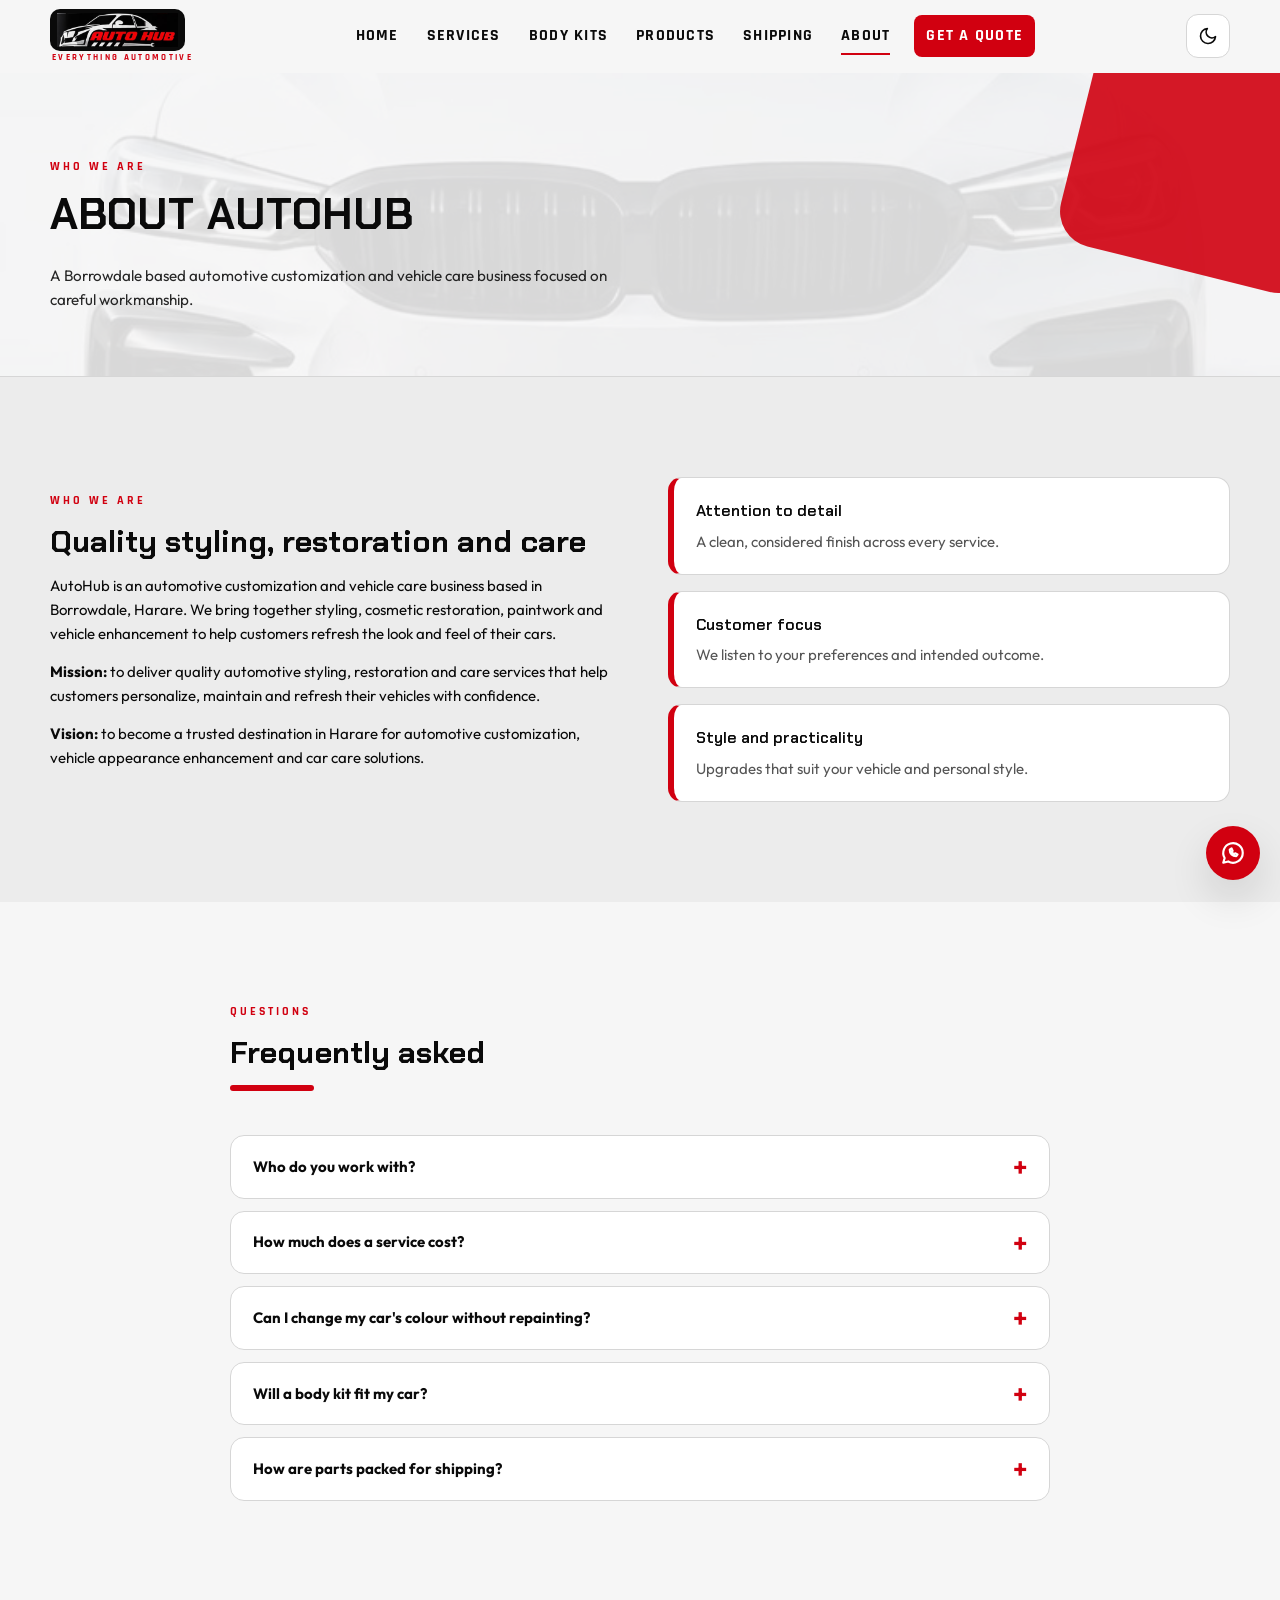
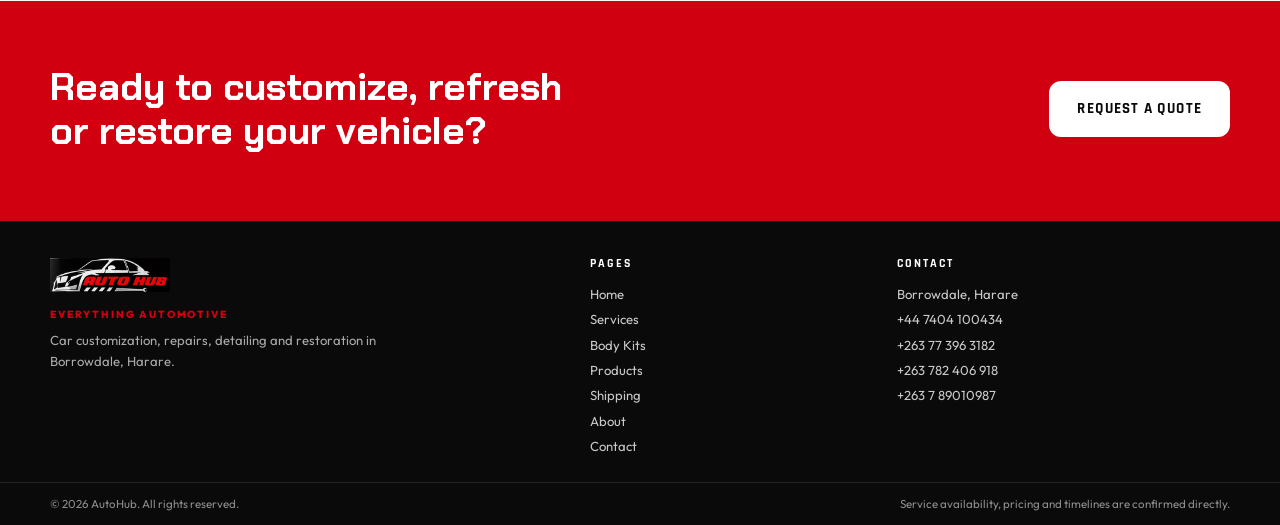
==== about.html @ f55227d7 "Initial Upload" ====
<!DOCTYPE html>
<html lang="en" data-theme="dark">
<head>
  <meta charset="UTF-8">
  <meta name="viewport" content="width=device-width, initial-scale=1">
  <title>About | AutoHub Harare</title>
  <meta name="description" content="About AutoHub: our mission, vision, values, process and frequently asked questions.">
  <meta name="theme-color" content="#0a0a0a">
  <link rel="icon" href="images/logo.png">
  <link rel="stylesheet" href="styles.css">
  <script>
    /* Set theme before paint to avoid a flash */
    (function () {
      try {
        var saved = localStorage.getItem("autohubTheme");
        var prefersLight = window.matchMedia("(prefers-color-scheme: light)").matches;
        document.documentElement.setAttribute("data-theme", saved || (prefersLight ? "light" : "dark"));
      } catch (e) {}
    })();
  </script>
</head>
<body>
  <div class="wipe" id="wipe" aria-hidden="true"><span class="wipemark"><b>A</b><img class="wipelogo" src="images/logo.png" alt="" onload="this.parentNode.classList.add('hasimg')" onerror="this.remove()"></span></div>
<a class="skip" href="#main">Skip to content</a>
  <div class="progress" id="progress" aria-hidden="true"></div>

  <header class="header" id="header">
    <div class="wrap headerrow">
      <a class="brand" href="index.html" aria-label="AutoHub home">
        <span class="brandmark" aria-hidden="true"><b>A</b><img class="brandlogo" src="images/logo.png" alt="" width="46" height="46" onload="this.parentNode.classList.add('hasimg')" onerror="this.remove()"></span>
        <span class="brandtext"><strong>AUTOHUB</strong><small>Everything Automotive</small></span>
      </a>

      <nav class="nav" id="nav" aria-label="Main navigation">
        <a href="index.html" class="navlink">Home</a>
        <a href="services.html" class="navlink">Services</a>
        <a href="bodykits.html" class="navlink">Body Kits</a>
        <a href="products.html" class="navlink">Products</a>
        <a href="shipping.html" class="navlink">Shipping</a>
        <a href="about.html" class="navlink">About</a>
        <a href="contact.html" class="navlink navcta">Get a Quote</a>
      </nav>

      <div class="headeractions">
        <button class="iconbtn" id="themeToggle" type="button" aria-label="Switch to light mode" aria-pressed="false">
          <svg class="iconsun" viewBox="0 0 24 24" width="20" height="20" fill="none" stroke="currentColor" stroke-width="2" stroke-linecap="round" aria-hidden="true"><circle cx="12" cy="12" r="4"/><path d="M12 2v2M12 20v2M4.9 4.9l1.4 1.4M17.7 17.7l1.4 1.4M2 12h2M20 12h2M4.9 19.1l1.4-1.4M17.7 6.3l1.4-1.4"/></svg>
          <svg class="iconmoon" viewBox="0 0 24 24" width="20" height="20" fill="none" stroke="currentColor" stroke-width="2" stroke-linecap="round" stroke-linejoin="round" aria-hidden="true"><path d="M21 12.8A9 9 0 1 1 11.2 3a7 7 0 0 0 9.8 9.8z"/></svg>
        </button>
        <button class="iconbtn burger" id="burger" type="button" aria-label="Open menu" aria-expanded="false" aria-controls="nav">
          <span></span><span></span><span></span>
        </button>
      </div>
    </div>
  </header>

  <main id="main">
    <section class="pagehero ph-car">
      <div class="wrap">
        <p class="eyebrow reveal">Who we are</p>
        <h1 class="reveal">About AutoHub</h1>
        <p class="lead reveal">A Borrowdale based automotive customization and vehicle care business focused on careful workmanship.</p>
      </div>
    </section>

    <section class="section alt" id="about">
      <div class="wrap split">
        <div class="reveal">
          <p class="eyebrow">Who we are</p>
          <h2>Quality styling, restoration and care</h2>
          <p>AutoHub is an automotive customization and vehicle care business based in Borrowdale, Harare. We bring together styling, cosmetic restoration, paintwork and vehicle enhancement to help customers refresh the look and feel of their cars.</p>
          <p><b>Mission:</b> to deliver quality automotive styling, restoration and care services that help customers personalize, maintain and refresh their vehicles with confidence.</p>
          <p><b>Vision:</b> to become a trusted destination in Harare for automotive customization, vehicle appearance enhancement and car care solutions.</p>
        </div>
        <div class="values reveal">
          <div><h3>Attention to detail</h3><p>A clean, considered finish across every service.</p></div>
          <div><h3>Customer focus</h3><p>We listen to your preferences and intended outcome.</p></div>
          <div><h3>Style and practicality</h3><p>Upgrades that suit your vehicle and personal style.</p></div>
        </div>
      </div>
    </section>

    <section class="section" id="faq">
      <div class="wrap narrow">
        <header class="sechead reveal">
          <p class="eyebrow">Questions</p>
          <h2>Frequently asked</h2>
        </header>
        <div class="faq reveal">
          <details><summary>Who do you work with?</summary><p>We welcome private vehicle owners and customers seeking appearance upgrades, cosmetic repairs, paintwork, interior refreshes and personalized styling.</p></details>
          <details><summary>How much does a service cost?</summary><p>Specific scope, materials, timelines and pricing are confirmed during consultation, so the work is matched to your vehicle and goals.</p></details>
          <details><summary>Can I change my car's colour without repainting?</summary><p>Car wrapping is available for customers who want to change or personalize their car's appearance. Ask us about the options.</p></details>
          <details><summary>Will a body kit fit my car?</summary><p>Kits are designed according to original vehicle data. Share your vehicle details and we will confirm the right option.</p></details>
          <details><summary>How are parts packed for shipping?</summary><p>Parts are protected with thickened cartons, pearl cotton and a shockproof design, and can ship by sea, air or express.</p></details>
        </div>
      </div>
    </section>

    <section class="cta">
      <div class="wrap ctarow">
        <h2 class="reveal">Ready to customize, refresh or restore your vehicle?</h2>
        <a class="btn btnlight reveal" href="contact.html">Request a Quote</a>
      </div>
    </section>
  </main>

  <footer class="footer">
    <div class="wrap footgrid">
      <div class="footbrand">
        <a class="footlogo" href="index.html" aria-label="AutoHub home"><span class="footmark"><b>A</b><img src="images/logo.png" alt="" width="34" height="34" onload="this.parentNode.classList.add('hasimg')" onerror="this.remove()"></span><strong>AUTOHUB</strong></a>
        <p class="footmotto">Everything Automotive</p>
        <p>Car customization, repairs, detailing and restoration in Borrowdale, Harare.</p>
      </div>
      <nav class="footcol" aria-label="Footer navigation">
        <h4>Pages</h4>
        <a href="index.html">Home</a>
        <a href="services.html">Services</a>
        <a href="bodykits.html">Body Kits</a>
        <a href="products.html">Products</a>
        <a href="shipping.html">Shipping</a>
        <a href="about.html">About</a>
        <a href="contact.html">Contact</a>
      </nav>
      <div class="footcol">
        <h4>Contact</h4>
        <span>Borrowdale, Harare</span>
        <a href="tel:+447404100434">+44 7404 100434</a>
        <a href="tel:+263773963182">+263 77 396 3182</a>
        <a href="tel:+263782406918">+263 782 406 918</a>
        <a href="tel:+263789010987">+263 7 89010987</a>
      </div>
    </div>
    <div class="footbar">
      <div class="wrap footbarrow">
        <p>&copy; <span id="year"></span> AutoHub. All rights reserved.</p>
        <p>Service availability, pricing and timelines are confirmed directly.</p>
      </div>
    </div>
  </footer>

  <a class="whatsapp" href="https://wa.me/263773963182" target="_blank" rel="noopener" aria-label="Chat with AutoHub on WhatsApp">
    <svg viewBox="0 0 24 24" width="26" height="26" fill="none" stroke="currentColor" stroke-width="2" stroke-linecap="round" stroke-linejoin="round" aria-hidden="true"><path d="M21 12a9 9 0 0 1-13.400 7.800L3 21l1.300-4.400A9 9 0 1 1 21 12z"/><path d="M9 9c0 3.500 2.500 6 6 6l1.200-1.700-2.200-1-.9.800c-1-.4-1.800-1.200-2.200-2.200l.8-.9-1-2.200z"/></svg>
  </a>
  <button class="totop" id="toTop" type="button" aria-label="Back to top">
    <svg viewBox="0 0 24 24" width="22" height="22" fill="none" stroke="currentColor" stroke-width="2.500" stroke-linecap="round" stroke-linejoin="round" aria-hidden="true"><path d="M12 19V5M5 12l7-7 7 7"/></svg>
  </button>

  <div class="cursor" id="cursor" aria-hidden="true"></div>
  <div class="toast" id="toast" role="status" aria-live="polite"></div>
  <script src="script.js"></script>
</body>
</html>
---- styles.css ----
@import url("https://fonts.googleapis.com/css2?family=Chakra+Petch:wght@600;700&family=Rajdhani:wght@600;700&family=Orbitron:wght@700;800&family=Outfit:wght@300..700&display=swap");
/* AutoHub styles. Black and red palette, flat colours only, dark and light themes. */

:root {
  --red: #e30613;
  --redhover: #ff1a28;
  --bg: #0a0a0a;
  --bg2: #121212;
  --card: #171717;
  --text: #f5f5f5;
  --muted: #a8a8a8;
  --line: #2b2b2b;
  --onred: #ffffff;
  --shadow: 0 18px 40px rgba(0, 0, 0, 0.55);
  --radius: 14px;
  --ease: cubic-bezier(0.22, 1, 0.36, 1);
}

[data-theme="light"] {
  --red: #d10010;
  --redhover: #b8000e;
  --bg: #f6f6f6;
  --bg2: #ececec;
  --card: #ffffff;
  --text: #0a0a0a;
  --muted: #555555;
  --line: #d6d6d6;
  --shadow: 0 18px 40px rgba(0, 0, 0, 0.12);
}

*, *::before, *::after { box-sizing: border-box; }
html { scroll-behavior: smooth; scroll-padding-top: 84px; }
body {
  margin: 0;
  font-family: "Outfit", "Segoe UI", system-ui, -apple-system, Roboto, Helvetica, Arial, sans-serif;
  font-size: 15px;
  background: var(--bg);
  color: var(--text);
  line-height: 1.6;
  transition: background 0.4s var(--ease), color 0.4s var(--ease);
  overflow-x: hidden;
}
img, svg { max-width: 100%; display: block; }
a { color: inherit; text-decoration: none; }
h1, h2, h3, p { margin: 0; }
ul, ol { margin: 0; padding: 0; list-style: none; }
button, input, select, textarea { font: inherit; color: inherit; }
button { cursor: pointer; }
:focus-visible { outline: 3px solid var(--red); outline-offset: 3px; }

.wrap { width: min(1180px, 100% - 40px); margin-inline: auto; }
.narrow { width: min(820px, 100% - 40px); }
.muted { color: var(--muted); }
.small { font-size: 0.85rem; color: var(--muted); }
.red { color: var(--red); }

.skip {
  position: absolute; left: 12px; top: -60px; z-index: 200;
  background: var(--red); color: var(--onred); padding: 10px 16px; border-radius: 8px;
  transition: top 0.2s;
}
.skip:focus { top: 12px; }

.progress {
  position: fixed; top: 0; left: 0; height: 4px; width: 100%;
  background: var(--red); transform: scaleX(0); transform-origin: left; z-index: 150;
}

/* Header */
.header {
  position: sticky; top: 0; z-index: 100;
  background: var(--bg);
  border-bottom: 1px solid transparent;
  transition: border-color 0.3s, box-shadow 0.3s, background 0.4s;
}
.header.scrolled { border-color: var(--line); box-shadow: var(--shadow); }
.headerrow { display: flex; align-items: center; justify-content: space-between; height: var(--hh, 72px); gap: 16px; }

.brand { display: flex; align-items: center; gap: 12px; }
.brandmark {
  width: 42px; height: 42px; display: grid; place-items: center;
  background: var(--red); color: var(--onred); font-weight: 900; font-size: 1.4rem;
  border-radius: 10px; transform: skewX(-8deg);
  transition: transform 0.4s var(--ease);
}
.brand:hover .brandmark { transform: skewX(-8deg) rotate(-6deg) scale(1.08); }
.brandtext { display: flex; flex-direction: column; line-height: 1.1; }
.brandtext strong { letter-spacing: 0.14em; font-size: 1.05rem; }
.brandtext small { color: var(--muted); font-size: 0.68rem; letter-spacing: 0.12em; text-transform: uppercase; }

.nav { display: flex; align-items: center; gap: 4px; }
.navlink {
  position: relative; padding: 8px 12px; font-size: 0.93rem; font-weight: 600; border-radius: 8px;
}
.navlink::after {
  content: ""; position: absolute; left: 12px; right: 12px; bottom: 2px; height: 2px;
  background: var(--red); transform: scaleX(0); transform-origin: left; transition: transform 0.3s var(--ease);
}
.navlink:hover::after, .navlink.active::after { transform: scaleX(1); }
.navcta { background: var(--red); color: var(--onred); margin-left: 8px; }
.navcta::after { display: none; }
.navcta:hover { background: var(--redhover); }

.headeractions { display: flex; gap: 8px; align-items: center; }
.iconbtn {
  width: 44px; height: 44px; display: grid; place-items: center;
  background: var(--card); border: 1px solid var(--line); border-radius: 12px;
  transition: transform 0.3s var(--ease), border-color 0.3s, background 0.3s;
}
.iconbtn:hover { border-color: var(--red); transform: translateY(-2px); }
.iconsun, .iconmoon { grid-area: 1 / 1; transition: transform 0.5s var(--ease), opacity 0.3s; }
[data-theme="dark"] .iconmoon { transform: rotate(90deg) scale(0); opacity: 0; }
[data-theme="light"] .iconsun { transform: rotate(-90deg) scale(0); opacity: 0; }

.burger { display: none; flex-direction: column; gap: 5px; align-items: center; justify-content: center; }
.burger span { width: 20px; height: 2px; background: var(--text); transition: transform 0.3s var(--ease), opacity 0.2s; }
.burger[aria-expanded="true"] span:nth-child(1) { transform: translateY(7px) rotate(45deg); }
.burger[aria-expanded="true"] span:nth-child(2) { opacity: 0; }
.burger[aria-expanded="true"] span:nth-child(3) { transform: translateY(-7px) rotate(-45deg); }

/* Buttons */
.btn {
  display: inline-flex; align-items: center; justify-content: center; gap: 8px;
  padding: 14px 26px; border-radius: 12px; font-weight: 700; border: 2px solid transparent;
  transition: transform 0.3s var(--ease), background 0.3s, color 0.3s, border-color 0.3s;
}
.btn:hover { transform: translateY(-3px); }
.btnred { background: var(--red); color: var(--onred); }
.btnred:hover { background: var(--redhover); }
.btnghost { border-color: var(--text); background: transparent; }
.btnghost:hover { background: var(--text); color: var(--bg); }
.btnrow { display: flex; flex-wrap: wrap; gap: 14px; margin-top: 30px; }
.full { width: 100%; margin-top: 8px; }

/* Hero */
.hero { position: relative; padding-top: 56px; overflow: hidden; }
.herogrid { display: grid; grid-template-columns: 1.1fr 0.9fr; gap: 40px; align-items: center; min-height: 560px; }
.eyebrow {
  color: var(--red); font-weight: 800; letter-spacing: 0.2em; text-transform: uppercase;
  font-size: 0.8rem; margin-bottom: 14px;
}
h1 { font-size: clamp(2.6rem, 7vw, 5.6rem); line-height: 1; font-weight: 900; letter-spacing: -0.02em; text-transform: uppercase; }
.line { display: block; overflow: hidden; padding-bottom: 0.06em; }
.line span { display: inline-block; transform: translateY(110%); animation: rise 0.9s var(--ease) forwards; }
.line:nth-child(2) span { animation-delay: 0.12s; }
.line:nth-child(3) span { animation-delay: 0.24s; }
@keyframes rise { to { transform: translateY(0); } }
.lead { margin-top: 26px; max-width: 54ch; color: var(--muted); font-size: 1.1rem; }

.herovisual { position: relative; aspect-ratio: 1; max-width: 330px; width: 100%; margin-inline: auto; display: grid; place-items: center; }
.redblock {
  position: absolute; inset: 10% 6% 6% 14%; background: var(--red); border-radius: 32px;
  transform: rotate(-6deg); animation: floaty 7s ease-in-out infinite;
}
.wheel { position: relative; width: 82%; color: var(--text); animation: spin 18s linear infinite; }
.wheel .hub { fill: var(--bg); }
.wheel .hubdot { fill: var(--red); }
.herovisual:hover .wheel { animation-duration: 3s; }
@keyframes spin { to { transform: rotate(360deg); } }
@keyframes floaty { 0%, 100% { transform: rotate(-6deg) translateY(0); } 50% { transform: rotate(-4deg) translateY(-14px); } }
.tag {
  position: absolute; background: var(--card); border: 1px solid var(--line); padding: 8px 16px;
  border-radius: 999px; font-weight: 700; font-size: 0.85rem; box-shadow: var(--shadow);
  animation: floaty2 5s ease-in-out infinite;
}
.tag1 { top: 8%; left: 2%; }
.tag2 { top: 46%; right: -2%; animation-delay: 0.8s; }
.tag3 { bottom: 6%; left: 10%; animation-delay: 1.6s; }
@keyframes floaty2 { 0%, 100% { translate: 0 0; } 50% { translate: 0 -10px; } }

.marquee { margin-top: 56px; background: var(--red); color: #0a0a0a; overflow: hidden; padding: 16px 0; transform: skewY(-1.2deg); }
.track { display: flex; gap: 28px; width: max-content; align-items: center; animation: scroll 32s linear infinite; font-weight: 800; text-transform: uppercase; letter-spacing: 0.08em; white-space: nowrap; }
.track i { width: 10px; height: 10px; background: #0a0a0a; transform: rotate(45deg); }
.marquee:hover .track { animation-play-state: paused; }
@keyframes scroll { to { transform: translateX(-50%); } }

/* Stats */
.stats { padding: 70px 0 20px; }
.statgrid { display: grid; grid-template-columns: repeat(4, 1fr); gap: 20px; }
.stat { text-align: center; padding: 26px 10px; background: var(--card); border: 1px solid var(--line); border-radius: var(--radius); transition: transform 0.4s var(--ease), border-color 0.3s; }
.stat:hover { transform: translateY(-6px); border-color: var(--red); }
.stat b { display: block; font-size: clamp(2.2rem, 5vw, 3.4rem); color: var(--red); line-height: 1; }
.stat span { color: var(--muted); font-weight: 600; }

/* Sections */
.section { padding: 100px 0; }
.alt { background: var(--bg2); transition: background 0.4s; }
.sechead { max-width: 720px; margin-bottom: 44px; }
.sechead p:last-child { color: var(--muted); margin-top: 14px; }
h2 { font-size: clamp(1.9rem, 4vw, 3rem); line-height: 1.1; font-weight: 900; letter-spacing: -0.01em; }
h3 { font-size: 1.2rem; }
.split { display: grid; grid-template-columns: 1fr 1fr; gap: 56px; align-items: start; }
.split p { margin-top: 14px; }

/* Filters and cards */
.filters { display: flex; flex-wrap: wrap; gap: 10px; margin-bottom: 28px; }
.chip { padding: 9px 20px; border-radius: 999px; background: var(--card); border: 1px solid var(--line); font-weight: 700; transition: background 0.3s, color 0.3s, border-color 0.3s, transform 0.3s var(--ease); }
.chip:hover { border-color: var(--red); transform: translateY(-2px); }
.chip.active { background: var(--red); color: var(--onred); border-color: var(--red); }

.cards { display: grid; grid-template-columns: repeat(3, 1fr); gap: 22px; }
.card {
  position: relative; background: var(--card); border: 1px solid var(--line); border-radius: var(--radius);
  padding: 32px 28px 36px; overflow: hidden;
  transition: transform 0.4s var(--ease), border-color 0.3s, opacity 0.4s, box-shadow 0.4s;
}
.card::after { content: ""; position: absolute; left: 0; bottom: 0; height: 5px; width: 100%; background: var(--red); transform: scaleX(0); transform-origin: left; transition: transform 0.5s var(--ease); }
.card:hover { transform: translateY(-8px); border-color: var(--red); box-shadow: var(--shadow); }
.card:hover::after { transform: scaleX(1); }
.card svg { color: var(--red); margin-bottom: 18px; transition: transform 0.5s var(--ease); }
.card:hover svg { transform: scale(1.15) rotate(-6deg); }
.card p { color: var(--muted); margin-top: 10px; }
.cardnum { position: absolute; top: 18px; right: 22px; font-weight: 900; font-size: 2.2rem; color: var(--line); transition: color 0.3s; }
.card:hover .cardnum { color: var(--red); }
.card.hide { display: none; }

/* Materials */
.tabs { display: flex; flex-wrap: wrap; gap: 8px; margin: 24px 0 18px; }
.tab { padding: 10px 20px; border-radius: 10px; border: 1px solid var(--line); background: var(--card); font-weight: 700; transition: background 0.3s, color 0.3s, border-color 0.3s; }
.tab:hover { border-color: var(--red); }
.tab.active { background: var(--red); color: var(--onred); border-color: var(--red); }
.panel { background: var(--card); border: 1px solid var(--line); border-radius: var(--radius); padding: 26px; }
.panel h3 { margin-bottom: 8px; }
.panel.swap { animation: swap 0.5s var(--ease); }
@keyframes swap { from { opacity: 0; transform: translateY(12px); } to { opacity: 1; transform: none; } }
.meter { margin: 20px 0 14px; display: grid; gap: 12px; }
.meterrow { display: grid; grid-template-columns: 110px 1fr; gap: 12px; align-items: center; font-size: 0.9rem; font-weight: 600; }
.bar { height: 10px; background: var(--line); border-radius: 99px; overflow: hidden; }
.bar i { display: block; height: 100%; width: 0; background: var(--red); border-radius: 99px; transition: width 0.8s var(--ease); }

.benefits { display: grid; gap: 16px; }
.benefits li { display: flex; gap: 16px; align-items: center; background: var(--card); border: 1px solid var(--line); padding: 20px 22px; border-radius: var(--radius); transition: transform 0.4s var(--ease), border-color 0.3s; }
.benefits li:hover { transform: translateX(8px); border-color: var(--red); }
.benefits svg { color: var(--red); flex: none; }
.benefits b { display: block; }
.benefits span { color: var(--muted); font-size: 0.93rem; }

/* Fitment demo */
.fitgrid { display: grid; grid-template-columns: 1.2fr 0.8fr; gap: 40px; align-items: start; }
.fitdemo { background: var(--card); border: 1px solid var(--line); border-radius: var(--radius); padding: 28px; }
.fitstage { --gap: 1px; height: 220px; display: flex; align-items: center; justify-content: center; background: var(--bg2); border-radius: 12px; overflow: hidden; padding: 0 16px; }
.fender, .kitpanel { height: 150px; flex: 1; background: var(--text); border-radius: 16px; max-width: 240px; }
.fender { border-top-right-radius: 4px; border-bottom-right-radius: 4px; }
.kitpanel { background: var(--red); border-top-left-radius: 4px; border-bottom-left-radius: 4px; transition: translate 0.2s; }
.gapmark { position: relative; width: calc(var(--gap) * 6px); height: 150px; background: var(--bg); transition: width 0.15s; flex: none; }
.gapmark span { position: absolute; top: -26px; left: 50%; transform: translateX(-50%); font-size: 0.8rem; font-weight: 800; white-space: nowrap; color: var(--red); }
.fitstage[data-state="bad"] .kitpanel { animation: shake 0.5s ease-in-out infinite; }
@keyframes shake { 0%, 100% { translate: 0 0; } 25% { translate: 0 -3px; } 75% { translate: 0 3px; } }
.sliderlabel { display: block; margin-top: 22px; font-weight: 700; }
input[type="range"] { width: 100%; margin-top: 10px; accent-color: var(--red); height: 28px; }
.verdict { margin-top: 12px; padding: 14px 16px; border-left: 5px solid var(--red); background: var(--bg2); border-radius: 6px; }

.checks { display: grid; gap: 18px; }
.checks li { display: flex; gap: 16px; align-items: flex-start; }
.checks p { color: var(--muted); font-size: 0.93rem; }
.tick { flex: none; width: 30px; height: 30px; background: var(--red); border-radius: 50%; position: relative; margin-top: 2px; }
.tick::after { content: ""; position: absolute; left: 10px; top: 5px; width: 8px; height: 14px; border: solid var(--onred); border-width: 0 3px 3px 0; transform: rotate(45deg); }

/* Shipping */
.packgrid { display: grid; grid-template-columns: repeat(4, 1fr); gap: 20px; }
.pack { background: var(--card); border: 1px solid var(--line); padding: 28px 24px; border-radius: var(--radius); transition: transform 0.4s var(--ease), border-color 0.3s; }
.pack:hover { transform: translateY(-8px); border-color: var(--red); }
.pack svg { color: var(--red); margin-bottom: 14px; }
.pack p { color: var(--muted); margin-top: 8px; font-size: 0.95rem; }

.route { margin-top: 36px; background: var(--card); border: 1px solid var(--line); border-radius: var(--radius); padding: 28px; }
.routetabs { display: flex; flex-wrap: wrap; gap: 8px; }
.rtab { padding: 10px 22px; border-radius: 10px; background: var(--bg2); border: 1px solid var(--line); font-weight: 800; text-transform: uppercase; letter-spacing: 0.06em; font-size: 0.85rem; transition: background 0.3s, color 0.3s; }
.rtab.active { background: var(--red); color: var(--onred); border-color: var(--red); }
.routeline { display: flex; align-items: center; gap: 12px; margin: 34px 0 18px; }
.routeline .dot { width: 16px; height: 16px; background: var(--text); border-radius: 50%; flex: none; }
.routeline .dot.end { background: var(--red); }
.rail { position: relative; flex: 1; height: 4px; background: var(--line); border-radius: 4px; }
.rail i { position: absolute; left: 0; top: 0; height: 100%; width: 0; background: var(--red); border-radius: 4px; }
.vehicle { position: absolute; top: -30px; left: 0; width: 56px; height: 56px; color: var(--red); translate: -50% 0; }
.vehicle svg { width: 100%; height: 100%; }
.route.go .rail i { animation: fill var(--dur, 4s) var(--ease) forwards; }
.route.go .vehicle { animation: drive var(--dur, 4s) var(--ease) forwards; }
@keyframes fill { to { width: 100%; } }
@keyframes drive { to { left: 100%; } }
.routetext { color: var(--muted); }

/* Process */
.steps { display: grid; grid-template-columns: repeat(4, 1fr); gap: 22px; counter-reset: s; }
.steps li { position: relative; padding: 28px 24px; background: var(--card); border: 1px solid var(--line); border-radius: var(--radius); transition: transform 0.4s var(--ease), border-color 0.3s; }
.steps li:hover { transform: translateY(-8px); border-color: var(--red); }
.steps span { display: grid; place-items: center; width: 46px; height: 46px; background: var(--red); color: var(--onred); font-weight: 900; border-radius: 12px; margin-bottom: 16px; transform: skewX(-8deg); }
.steps p { color: var(--muted); margin-top: 8px; font-size: 0.95rem; }

/* Values */
.values { display: grid; gap: 16px; }
.values div { background: var(--card); border: 1px solid var(--line); border-left: 6px solid var(--red); padding: 20px 22px; border-radius: var(--radius); transition: transform 0.4s var(--ease); }
.values div:hover { transform: translateX(8px); }
.values p { margin-top: 6px; color: var(--muted); }

/* FAQ */
.faq { display: grid; gap: 12px; }
details { background: var(--card); border: 1px solid var(--line); border-radius: var(--radius); transition: border-color 0.3s; }
details[open] { border-color: var(--red); }
summary { list-style: none; cursor: pointer; padding: 18px 22px; font-weight: 700; display: flex; justify-content: space-between; align-items: center; gap: 16px; }
summary::-webkit-details-marker { display: none; }
summary::after { content: "+"; font-size: 1.6rem; color: var(--red); transition: transform 0.3s var(--ease); line-height: 1; }
details[open] summary::after { transform: rotate(45deg); }
details p { padding: 0 22px 20px; color: var(--muted); animation: swap 0.4s var(--ease); }

/* Contact */
.contact { background: var(--bg2); }
.contactgrid { display: grid; grid-template-columns: 1fr 1fr; gap: 56px; align-items: start; }
.contactgrid > div > p { margin-top: 16px; color: var(--muted); }
.contactlist { margin-top: 28px; display: grid; gap: 10px; }
.contactlist li { display: flex; justify-content: space-between; gap: 12px; padding: 14px 18px; background: var(--card); border: 1px solid var(--line); border-radius: 12px; transition: border-color 0.3s, transform 0.3s var(--ease); }
.contactlist li:hover { border-color: var(--red); transform: translateX(6px); }
.contactlist span { color: var(--muted); }
.contactlist a:hover { color: var(--red); }

.form { background: var(--card); border: 1px solid var(--line); border-radius: var(--radius); padding: 30px; display: grid; gap: 8px; }
.form label { font-weight: 700; font-size: 0.9rem; margin-top: 6px; }
.form input, .form select, .form textarea {
  width: 100%; padding: 13px 14px; background: var(--bg); border: 1px solid var(--line); border-radius: 10px;
  transition: border-color 0.3s, box-shadow 0.3s;
}
.form input:focus, .form select:focus, .form textarea:focus { outline: none; border-color: var(--red); box-shadow: 0 0 0 3px rgba(227, 6, 19, 0.25); }
.form textarea { resize: vertical; }
.error { color: var(--red); font-weight: 700; }

/* Footer and floating buttons */
.footer { padding: 44px 0; border-top: 1px solid var(--line); }
.footrow { display: grid; gap: 10px; }
.footrow strong { letter-spacing: 0.14em; margin-right: 12px; }
.footrow span { color: var(--muted); }
.whatsapp, .totop {
  position: fixed; right: 20px; width: 54px; height: 54px; display: grid; place-items: center;
  border-radius: 50%; z-index: 90; box-shadow: var(--shadow); transition: transform 0.3s var(--ease), opacity 0.3s;
}
.whatsapp { bottom: 20px; background: var(--red); color: var(--onred); animation: pulse 2.600s ease-out infinite; }
.whatsapp:hover { transform: scale(1.1) rotate(-8deg); }
@keyframes pulse { 0% { box-shadow: 0 0 0 0 rgba(227, 6, 19, 0.6); } 70%, 100% { box-shadow: 0 0 0 20px rgba(227, 6, 19, 0); } }
.totop { bottom: 88px; background: var(--card); color: var(--text); border: 1px solid var(--line); opacity: 0; pointer-events: none; transform: translateY(12px); }
.totop.show { opacity: 1; pointer-events: auto; transform: none; }
.totop:hover { border-color: var(--red); color: var(--red); }

/* Scroll reveal */
.reveal { opacity: 0; transform: translateY(34px); transition: opacity 0.8s var(--ease), transform 0.8s var(--ease); }
.reveal.in { opacity: 1; transform: none; }

/* Responsive */
@media (max-width: 980px) {
  .herogrid, .split, .fitgrid, .contactgrid { grid-template-columns: 1fr; }
  .herogrid { min-height: 0; }
  .herovisual { max-width: 270px; }
  .cards { grid-template-columns: repeat(2, 1fr); }
  .packgrid, .steps { grid-template-columns: repeat(2, 1fr); }
  .statgrid { grid-template-columns: repeat(2, 1fr); }
  .section { padding: 76px 0; }
}

@media (max-width: 980px) {
  .burger { display: flex; }
  .nav {
    position: fixed; inset: var(--hh, 72px) 0 auto 0; flex-direction: column; align-items: stretch; gap: 0;
    background: var(--bg); border-bottom: 1px solid var(--line); padding: 10px 20px 22px;
    transform: translateY(-12px); opacity: 0; visibility: hidden;
    transition: transform 0.4s var(--ease), opacity 0.3s, visibility 0.3s;
  }
  .nav.open { transform: none; opacity: 1; visibility: visible; }
  .navlink { padding: 14px 8px; border-bottom: 1px solid var(--line); }
  .navlink::after { display: none; }
  .navcta { margin: 14px 0 0; text-align: center; border: 0; border-radius: 10px; }
}

@media (max-width: 600px) {
  .wrap, .narrow { width: calc(100% - 28px); }
  .cards, .packgrid, .steps { grid-template-columns: 1fr; }
  .brandtext small { display: none; }
  .contactlist li { flex-direction: column; gap: 2px; }
  .fitstage { height: 190px; }
  .fender, .kitpanel, .gapmark { height: 120px; }
  .meterrow { grid-template-columns: 90px 1fr; }
  .tag { font-size: 0.75rem; padding: 6px 12px; }
  .form, .fitdemo, .route { padding: 20px; }
}


/* Multi page additions */
.pagehero { background-color: var(--bg2); padding: 84px 0 64px; border-bottom: 1px solid var(--line); position: relative; overflow: hidden; }
.pagehero::before { content: ""; position: absolute; right: -60px; top: -60px; width: 260px; height: 260px; background: var(--red); border-radius: 36px; transform: rotate(14deg); opacity: 0.9; }
.pagehero .wrap { position: relative; }
.pagehero h1 { font-size: clamp(2.4rem, 6vw, 4.4rem); }
.pagehero .lead { max-width: 60ch; }

.linkcard { display: block; position: relative; }
.linkcard .more { display: inline-block; margin-top: 16px; font-weight: 800; color: var(--red); position: relative; padding-right: 22px; }
.linkcard .more::after { content: ""; position: absolute; right: 0; top: 50%; width: 12px; height: 12px; border: solid var(--red); border-width: 3px 3px 0 0; transform: translateY(-50%) rotate(45deg); transition: right 0.3s var(--ease); }
.linkcard:hover .more::after { right: -8px; }

.cta { background: var(--red); color: #ffffff; padding: 64px 0; }
.ctarow { display: flex; align-items: center; justify-content: space-between; gap: 24px; flex-wrap: wrap; }
.ctarow h2 { max-width: 22ch; font-size: clamp(1.6rem, 3.4vw, 2.4rem); }
.btnlight { background: #ffffff; color: #0a0a0a; }
.btnlight:hover { background: #0a0a0a; color: #ffffff; }

@media (max-width: 600px) {
  .pagehero { padding: 60px 0 44px; }
  .pagehero::before { width: 160px; height: 160px; right: -50px; top: -50px; }
  .ctarow { flex-direction: column; align-items: flex-start; }
}

/* ===== Interactive and photo layer ===== */
:root { --veil: rgba(10, 10, 10, 0.7); --veil2: rgba(10, 10, 10, 0.82); --bri: 0.6; }
[data-theme="light"] { --veil: rgba(246, 246, 246, 0.8); --veil2: rgba(246, 246, 246, 0.88); --bri: 1; }

.sr { position: absolute; width: 1px; height: 1px; overflow: hidden; clip: rect(0 0 0 0); white-space: nowrap; }

/* Page transition and first load cover */
.wipe { position: fixed; inset: 0; z-index: 300; background: var(--red); display: grid; place-items: center; pointer-events: none; animation: wipeOut 0.7s cubic-bezier(0.77, 0, 0.18, 1) 0.45s forwards; }
.wipe.in { animation: wipeIn 0.5s cubic-bezier(0.77, 0, 0.18, 1) forwards; pointer-events: auto; }
@keyframes wipeOut { to { transform: translateY(-100%); } }
@keyframes wipeIn { from { transform: translateY(100%); } to { transform: translateY(0); } }
.wipemark { width: 84px; height: 84px; display: grid; place-items: center; background: #0a0a0a; color: #ffffff; font-weight: 900; font-size: 3rem; border-radius: 18px; transform: skewX(-8deg); animation: markpulse 0.7s ease-in-out infinite alternate; overflow: hidden; }
@keyframes markpulse { from { scale: 0.92; } to { scale: 1.08; } }
.wipemark.haslogo, .brandmark.haslogo { background: transparent; border-radius: 0; transform: none; width: auto; overflow: visible; }
.wipemark.haslogo { height: 96px; }
.brandmark.haslogo { height: 46px; }
.wipemark img, .brandmark img { height: 100%; width: auto; max-width: 180px; object-fit: contain; }

/* Cursor ring (mouse devices only) */
.cursor { display: none; }
@media (hover: hover) and (pointer: fine) {
  .cursor { display: block; position: fixed; left: 0; top: 0; width: 38px; height: 38px; border: 2px solid var(--red); border-radius: 50%; pointer-events: none; z-index: 400; opacity: 0; transition: opacity 0.3s, width 0.25s var(--ease), height 0.25s var(--ease), background 0.25s; }
  .cursor::after { content: ""; position: absolute; left: 50%; top: 50%; width: 6px; height: 6px; background: var(--red); border-radius: 50%; translate: -50% -50%; }
  .cursor.show { opacity: 1; }
  .cursor.hot { width: 68px; height: 68px; background: rgba(227, 6, 19, 0.16); }
  .cursor.down { width: 24px; height: 24px; }
}

/* Toast */
.toast { position: fixed; left: 50%; bottom: 24px; translate: -50% 30px; background: var(--text); color: var(--bg); padding: 12px 22px; border-radius: 12px; font-weight: 700; z-index: 350; opacity: 0; pointer-events: none; transition: opacity 0.3s, translate 0.4s var(--ease); max-width: calc(100% - 32px); text-align: center; }
.toast.show { opacity: 1; translate: -50% 0; }

/* Hero photo slideshow */
.hero { background: var(--bg); }
.herobg { position: absolute; inset: 0; z-index: 0; overflow: hidden; }
.herobg::after { content: ""; position: absolute; inset: 0; background: var(--veil); }
.slide { position: absolute; inset: -5%; background-size: cover; background-position: center; opacity: 0; filter: brightness(var(--bri)) contrast(1.05); translate: calc(var(--px, 0) * -18px) calc(var(--py, 0) * -12px); transition: opacity 1.3s ease, translate 0.5s ease-out; }
.slide.on { opacity: 1; animation: kenburns 10s ease-out forwards; }
@keyframes kenburns { from { transform: scale(1); } to { transform: scale(1.1); } }
.herogrid, .marquee { position: relative; z-index: 2; }
.hero .lead { color: var(--text); opacity: 0.88; }
.herodots { position: absolute; z-index: 3; right: max(20px, calc((100% - 1180px) / 2)); bottom: 118px; display: flex; gap: 10px; }
.hdot { width: 34px; height: 6px; padding: 0; border: 0; border-radius: 6px; background: var(--muted); opacity: 0.6; transition: width 0.4s var(--ease), background 0.3s, opacity 0.3s; }
.hdot:hover { opacity: 1; }
.hdot.on { width: 60px; background: var(--red); opacity: 1; }
.redblock { translate: calc(var(--px, 0) * 24px) calc(var(--py, 0) * 18px); transition: translate 0.4s ease-out; }
.wheel { translate: calc(var(--px, 0) * 12px) calc(var(--py, 0) * 9px); transition: translate 0.4s ease-out; }

.typedline { margin-top: 20px; font-weight: 800; font-size: 1.1rem; text-transform: uppercase; letter-spacing: 0.08em; min-height: 1.7em; }
.typedline b { color: var(--red); }
.caret { display: inline-block; width: 3px; height: 1.1em; background: var(--red); margin-left: 4px; vertical-align: -0.15em; animation: blink 0.9s steps(1) infinite; }
@keyframes blink { 50% { opacity: 0; } }

/* Page headers with photos */
.pagehero { background-size: cover; background-position: center; }
.ph-car { background-image: url(images/hero-car.jpg); }
.ph-paint { background-image: url(images/hero-paint.jpg); }
.ph-wheels { background-image: url(images/hero-wheels.jpg); }
.ph-kit { background-image: url(images/hero-kit.jpg); }
.ph-ship { background-image: url(images/hero-ship.jpg); }
.pagehero::after { content: ""; position: absolute; inset: 0; background: var(--veil2); z-index: 0; }
.pagehero::before { z-index: 1; }
.pagehero .wrap { z-index: 2; }
.pagehero .lead { color: var(--text); opacity: 0.88; }

/* Heading underline draws in */
.sechead h2::after { content: ""; display: block; width: 0; height: 6px; margin-top: 14px; background: var(--red); border-radius: 4px; transition: width 0.9s var(--ease) 0.3s; }
.sechead.in h2::after { width: 84px; }

/* Buttons: ripple and magnet */
.btn { position: relative; overflow: hidden; }
.magnet { translate: var(--mx, 0px) var(--my, 0px); }
.ripple { position: absolute; border-radius: 50%; background: currentColor; opacity: 0.28; transform: scale(0); animation: ripple 0.65s ease-out forwards; pointer-events: none; }
@keyframes ripple { to { transform: scale(1); opacity: 0; } }

/* Service cards open a details panel */
.card { cursor: pointer; }
.cardmore { display: inline-block; margin-top: 16px; font-weight: 800; color: var(--red); position: relative; padding-right: 22px; }
.cardmore::after { content: ""; position: absolute; right: 0; top: 50%; width: 11px; height: 11px; border: solid var(--red); border-width: 3px 3px 0 0; transform: translateY(-50%) rotate(45deg); transition: right 0.3s var(--ease); }
.card:hover .cardmore::after { right: -8px; }

.modal { position: fixed; inset: 0; z-index: 250; display: grid; place-items: center; padding: 20px; visibility: hidden; opacity: 0; transition: opacity 0.3s, visibility 0.3s; }
.modal.open { visibility: visible; opacity: 1; }
.modalbg { position: absolute; inset: 0; background: rgba(0, 0, 0, 0.74); }
.modalbox { position: relative; width: min(560px, 100%); max-height: 88vh; overflow: auto; background: var(--card); border: 1px solid var(--line); border-top: 6px solid var(--red); border-radius: var(--radius); padding: 34px 30px 30px; transform: translateY(34px) scale(0.96); transition: transform 0.45s var(--ease); }
.modal.open .modalbox { transform: none; }
.modalclose { position: absolute; top: 12px; right: 12px; width: 40px; height: 40px; border-radius: 10px; border: 1px solid var(--line); background: var(--bg2); font-size: 1.4rem; line-height: 1; transition: border-color 0.3s, color 0.3s, transform 0.3s var(--ease); }
.modalclose:hover { border-color: var(--red); color: var(--red); transform: rotate(90deg); }
.modalbox h3 { font-size: 1.6rem; padding-right: 40px; }
.modalbox .modallead { color: var(--muted); margin-top: 8px; }
.modalbox ul { margin: 20px 0; display: grid; gap: 12px; }
.modalbox li { display: flex; gap: 12px; align-items: flex-start; }
.modalbox li::before { content: ""; flex: none; width: 12px; height: 12px; margin-top: 7px; background: var(--red); transform: rotate(45deg); }
.modalbox .small { margin-bottom: 20px; }
.modalbtns { display: flex; flex-wrap: wrap; gap: 12px; }
body.locked { overflow: hidden; }

/* Materials and photos */
.panelrow { display: flex; gap: 18px; align-items: center; }
.matimg { width: 120px; height: 110px; object-fit: cover; border-radius: 12px; border: 1px solid var(--line); flex: none; }
.panel.swap .matimg { animation: pop 0.55s var(--ease); }
@keyframes pop { from { transform: scale(0.7) rotate(-8deg); opacity: 0; } to { transform: none; opacity: 1; } }
.figure { margin: 0 0 20px; overflow: hidden; border-radius: var(--radius); border: 1px solid var(--line); background: var(--card); }
.figure img { width: 100%; height: auto; display: block; transition: transform 0.8s var(--ease); }
.figure:hover img { transform: scale(1.05); }
.figure figcaption { padding: 12px 16px; color: var(--muted); font-size: 0.9rem; }
.rightcol .figure img { max-height: 380px; object-fit: contain; background: #eceff4; }
.figs { display: grid; gap: 20px; margin-bottom: 36px; }
.figs .figure { margin: 0; }
.figs .figure:first-child img { max-height: 420px; object-fit: cover; }

/* Before and after fitment slider */
.fitleft { display: grid; gap: 24px; }
.compare { background: var(--card); border: 1px solid var(--line); border-radius: var(--radius); padding: 20px; }
.cmpwrap { --pos: 50%; position: relative; overflow: hidden; border-radius: 10px; aspect-ratio: 436 / 276; background: var(--bg2); user-select: none; touch-action: pan-y; }
.cmpimg { position: absolute; inset: 0; width: 100%; height: 100%; object-fit: cover; display: block; }
.cmptop { position: absolute; inset: 0; clip-path: inset(0 calc(100% - var(--pos)) 0 0); }
.cmplabel { position: absolute; bottom: 12px; padding: 6px 14px; border-radius: 8px; font-size: 0.76rem; font-weight: 800; text-transform: uppercase; letter-spacing: 0.06em; color: #ffffff; pointer-events: none; }
.cmplabel.left { left: 12px; background: var(--red); }
.cmplabel.right { right: 12px; background: #0a0a0a; }
.cmphandle { position: absolute; top: 0; bottom: 0; left: var(--pos); width: 4px; background: #ffffff; translate: -50% 0; pointer-events: none; }
.cmphandle i { position: absolute; top: 50%; left: 50%; width: 46px; height: 46px; border-radius: 50%; background: var(--red); border: 3px solid #ffffff; translate: -50% -50%; }
.cmphandle i::before, .cmphandle i::after { content: ""; position: absolute; top: 50%; width: 9px; height: 9px; border: solid #ffffff; border-width: 3px 3px 0 0; }
.cmphandle i::before { left: 9px; transform: translateY(-50%) rotate(-135deg); }
.cmphandle i::after { right: 9px; transform: translateY(-50%) rotate(45deg); }
.cmpwrap input { position: absolute; inset: 0; width: 100%; height: 100%; margin: 0; opacity: 0; cursor: ew-resize; }
.cmpwrap:focus-within { outline: 3px solid var(--red); outline-offset: 3px; }
.compare .small { margin-top: 12px; }

/* Contact chips and preview */
.chipset { border: 0; padding: 0; margin: 10px 0 0; min-width: 0; display: flex; flex-wrap: wrap; gap: 8px; }
.chipset legend { font-weight: 700; font-size: 0.9rem; padding: 0; margin-bottom: 10px; float: left; width: 100%; }
.selchip { position: relative; margin: 0 !important; }
.selchip input { position: absolute; inset: 0; width: 100%; height: 100%; opacity: 0; cursor: pointer; margin: 0; }
.selchip span { display: inline-block; padding: 9px 16px; border-radius: 999px; border: 1px solid var(--line); background: var(--bg); font-weight: 700; font-size: 0.88rem; transition: background 0.3s, color 0.3s, border-color 0.3s, transform 0.3s var(--ease); }
.selchip:hover span { border-color: var(--red); }
.selchip input:checked + span { background: var(--red); border-color: var(--red); color: #ffffff; transform: scale(1.05); }
.selchip input:focus-visible + span { outline: 3px solid var(--red); outline-offset: 3px; }
.preview { background: var(--bg2); border: 1px dashed var(--line); border-radius: 10px; padding: 14px 16px; margin-top: 8px; }
.preview pre { margin: 8px 0 0; white-space: pre-wrap; font-family: inherit; color: var(--muted); font-size: 0.92rem; overflow-wrap: anywhere; }
.contactlist li { align-items: center; }
.contactlist .val { display: flex; align-items: center; gap: 10px; flex-wrap: wrap; justify-content: flex-end; }
.copybtn { border: 1px solid var(--line); background: transparent; border-radius: 8px; padding: 4px 12px; font-size: 0.78rem; font-weight: 700; transition: border-color 0.3s, color 0.3s, background 0.3s; }
.copybtn:hover { border-color: var(--red); color: var(--red); }

/* 3D tilt on mouse hover (set by script) */
.tilt.tilting { transform: perspective(800px) rotateX(var(--rx, 0deg)) rotateY(var(--ry, 0deg)) translateY(-8px); transition: transform 0.12s ease-out, border-color 0.3s, box-shadow 0.4s; }

@media (max-width: 980px) {
  .herodots { bottom: 100px; }
  .rightcol .figure img { max-height: 300px; }
}
@media (max-width: 600px) {
  .panelrow { flex-direction: column; align-items: flex-start; }
  .modalbox { padding: 28px 20px 22px; }
  .herodots { right: 14px; bottom: 90px; }
  .hdot { width: 24px; } .hdot.on { width: 40px; }
  .contactlist .val { justify-content: flex-start; }
}
/* Reduced motion: only the heavy effects are switched off. The ticker, hero slideshow and typing keep running. */
@media (prefers-reduced-motion: reduce) {
  html { scroll-behavior: auto; }
  .wipe, .cursor { display: none !important; }
  .slide.on { animation: none; }
}


/* ===== Round three: logo, streaks, finder, letters, extra motion ===== */
.brandlogo { height: 46px; width: auto; max-width: 170px; object-fit: contain; display: block; transition: transform 0.4s var(--ease); }
.brand:hover .brandlogo { transform: rotate(-5deg) scale(1.08); }
.wipelogo { height: 110px; width: auto; max-width: 260px; object-fit: contain; animation: markpulse 0.7s ease-in-out infinite alternate; }

.herovisual { margin-inline: auto 0; }
.herogrid { grid-template-columns: 1.3fr 0.7fr; }
.wheel { rotate: var(--spin, 0deg); }

.streak { position: absolute; z-index: 1; left: -240px; height: 5px; width: 200px; background: var(--red); opacity: 0.75; transform: skewX(-30deg); animation: streak 5.5s linear infinite; pointer-events: none; }
.streak.s1 { top: 22%; animation-delay: 0s; }
.streak.s2 { top: 52%; width: 300px; height: 3px; animation-delay: 1.8s; animation-duration: 4.5s; }
.streak.s3 { top: 78%; width: 140px; animation-delay: 3.2s; animation-duration: 6.5s; }
@keyframes streak { from { left: -320px; } to { left: 110%; } }

/* Finder */
.finder { display: grid; grid-template-columns: 1.1fr 0.9fr; gap: 28px; align-items: stretch; }
.finderopts { display: flex; flex-wrap: wrap; gap: 12px; align-content: flex-start; }
.opt { padding: 14px 22px; border-radius: 14px; border: 1px solid var(--line); background: var(--card); font-weight: 800; font-size: 1rem; transition: transform 0.35s var(--ease), background 0.3s, color 0.3s, border-color 0.3s; }
.opt:hover { border-color: var(--red); transform: translateY(-4px) rotate(-1deg); }
.opt.on { background: var(--red); border-color: var(--red); color: #ffffff; transform: scale(1.05); }
.result { background: var(--card); border: 1px solid var(--line); border-left: 6px solid var(--red); border-radius: var(--radius); padding: 26px; display: flex; flex-direction: column; justify-content: center; min-height: 190px; }
.result.pop { animation: swap 0.5s var(--ease); }
.result h3 { font-size: 1.5rem; margin-bottom: 8px; }
.result p { color: var(--muted); }
.result .btn { margin-top: 18px; align-self: flex-start; }

/* Letter by letter page titles */
.ch { display: inline-block; opacity: 0; transform: translateY(46px) rotate(7deg); animation: chIn 0.65s var(--ease) forwards; animation-delay: calc(var(--i) * 45ms + 350ms); }
.chsp { display: inline-block; width: 0.3em; }
@keyframes chIn { to { opacity: 1; transform: none; } }

/* Parallax on page header photos */
.pagehero { background-position: center calc(50% + var(--sy, 0) * 0.25px); }

/* Reveal from the sides */
.reveal.from-left { transform: translateX(-56px); }
.reveal.from-right { transform: translateX(56px); }
.reveal.in.from-left, .reveal.in.from-right { transform: none; }

/* Shine sweep on cards */
.card::before, .pack::before { content: ""; position: absolute; top: 0; left: -70%; width: 28%; height: 100%; background: rgba(255, 255, 255, 0.08); transform: skewX(-20deg); transition: left 0.8s var(--ease); pointer-events: none; }
.pack { position: relative; overflow: hidden; }
.card:hover::before, .pack:hover::before { left: 140%; }

/* Theme switch grows from the button */
::view-transition-old(root), ::view-transition-new(root) { animation: none; mix-blend-mode: normal; }
::view-transition-new(root) { animation: themeReveal 0.8s cubic-bezier(0.22, 1, 0.36, 1); }
@keyframes themeReveal { from { clip-path: circle(0 at var(--tx, 90%) var(--ty, 40px)); } to { clip-path: circle(150vmax at var(--tx, 90%) var(--ty, 40px)); } }

@media (max-width: 980px) {
  .finder { grid-template-columns: 1fr; }
  .herogrid { grid-template-columns: 1fr; }
  .herovisual { margin-inline: auto; }
}

main { overflow-x: clip; }
@media (max-width: 980px) {
  .reveal.from-left, .reveal.from-right { transform: translateY(34px); }
  .reveal.in.from-left, .reveal.in.from-right { transform: none; }
}

/* ===== Round four: header, hero on phones, footer, products ===== */
:root { --hh: 72px; }

/* Brand text: name with motto underneath */
.brand { gap: 10px; min-width: 0; }
.brandtext strong { font-size: 1.05rem; letter-spacing: 0.16em; line-height: 1.1; }
.brandtext small { color: var(--red); font-weight: 800; letter-spacing: 0.2em; font-size: 0.62rem; margin-top: 3px; white-space: nowrap; }

/* Hero slides: the photo element is only used on phones and tablets */
.slide { background-image: var(--img); }
.slide img { display: none; }
.herogrid { position: relative; z-index: 2; }

/* Footer */
.footer { background: #0a0a0a; color: #c9c9c9; border-top: 4px solid var(--red); padding: 34px 0 0; font-size: 0.82rem; line-height: 1.55; }
.footgrid { display: grid; grid-template-columns: 1.5fr 0.8fr 1fr; gap: 28px 40px; padding-bottom: 26px; }
.footlogo { display: inline-flex; align-items: center; gap: 10px; color: #ffffff; }
.footlogo img { height: 34px; width: auto; max-width: 120px; object-fit: contain; }
.footlogo strong { letter-spacing: 0.16em; font-size: 1rem; }
.footmotto { color: var(--red); font-weight: 800; letter-spacing: 0.18em; text-transform: uppercase; font-size: 0.64rem; margin: 6px 0 8px; }
.footbrand p:last-child { max-width: 38ch; color: #a9a9a9; }
.footcol { display: flex; flex-direction: column; gap: 5px; align-items: flex-start; }
.footcol h4 { margin: 0 0 6px; color: #ffffff; font-size: 0.72rem; letter-spacing: 0.18em; text-transform: uppercase; }
.footcol a, .footcol span { color: #c9c9c9; transition: color 0.25s, translate 0.25s var(--ease); }
.footcol a:hover { color: var(--red); translate: 4px 0; }
.footbar { border-top: 1px solid #242424; padding: 12px 0; font-size: 0.72rem; color: #8d8d8d; }
.footbarrow { display: flex; flex-wrap: wrap; gap: 6px 24px; justify-content: space-between; }
.footbar p { margin: 0; }

/* Explore cards */
.packgrid.auto { grid-template-columns: repeat(auto-fit, minmax(210px, 1fr)); }

/* ----- Products ----- */
.ptools { display: flex; flex-wrap: wrap; gap: 14px; align-items: center; justify-content: space-between; margin-bottom: 22px; }
.psearch { position: relative; flex: 1 1 260px; max-width: 460px; }
.psearch svg { position: absolute; left: 14px; top: 50%; translate: 0 -50%; color: var(--muted); pointer-events: none; }
.psearch input { width: 100%; padding: 13px 16px 13px 44px; background: var(--card); border: 1px solid var(--line); border-radius: 12px; transition: border-color 0.3s, box-shadow 0.3s; }
.psearch input:focus { outline: none; border-color: var(--red); box-shadow: 0 0 0 3px rgba(227, 6, 19, 0.25); }
.psort { display: flex; align-items: center; gap: 10px; font-weight: 700; font-size: 0.9rem; }
.psort select { padding: 12px 14px; background: var(--card); border: 1px solid var(--line); border-radius: 12px; font-weight: 600; cursor: pointer; transition: border-color 0.3s; }
.psort select:hover, .psort select:focus { outline: none; border-color: var(--red); }
.pcount { color: var(--muted); font-weight: 700; margin: 0 0 18px; font-size: 0.92rem; }
.pnote { margin-top: 30px; }

.pgrid { display: grid; grid-template-columns: repeat(3, 1fr); gap: 24px; }
.pcard { position: relative; display: flex; flex-direction: column; background: var(--card); border: 1px solid var(--line); border-radius: var(--radius); overflow: hidden; animation: cardIn 0.65s var(--ease) both; animation-delay: calc(var(--i, 0) * 70ms); transition: transform 0.45s var(--ease), border-color 0.3s, box-shadow 0.45s; }
@keyframes cardIn { from { opacity: 0; transform: translateY(38px) scale(0.96); } to { opacity: 1; transform: none; } }
.pcard:hover { transform: translateY(-8px); border-color: var(--red); box-shadow: var(--shadow); }
.pimg { position: relative; background: #e9edf3; aspect-ratio: 4 / 3; display: grid; place-items: center; overflow: hidden; cursor: zoom-in; }
.pimg img { width: 100%; height: 100%; object-fit: contain; padding: 12px; transition: transform 0.8s var(--ease); }
.pcard:hover .pimg img { transform: scale(1.09); }
.pbadge { position: absolute; top: 12px; left: 12px; background: var(--red); color: #ffffff; font-size: 0.7rem; font-weight: 800; letter-spacing: 0.1em; text-transform: uppercase; padding: 5px 11px; border-radius: 6px; }
.qv { position: absolute; left: 50%; bottom: 12px; translate: -50% 140%; background: #0a0a0a; color: #ffffff; font-weight: 800; font-size: 0.8rem; padding: 8px 18px; border-radius: 999px; transition: translate 0.45s var(--ease); white-space: nowrap; }
.pcard:hover .qv, .pimg:focus-visible .qv { translate: -50% 0; }
.pbody { padding: 18px 20px 20px; display: flex; flex-direction: column; gap: 9px; flex: 1; }
.pcat { color: var(--red); font-size: 0.72rem; font-weight: 800; letter-spacing: 0.14em; text-transform: uppercase; margin: 0; }
.pbody h3 { font-size: 1.12rem; line-height: 1.3; }
.plink { background: none; border: 0; padding: 0; text-align: left; font: inherit; font-weight: 800; color: inherit; transition: color 0.25s; }
.plink:hover { color: var(--red); }
.mats { display: flex; flex-wrap: wrap; gap: 6px; }
.mats span { font-size: 0.7rem; font-weight: 800; border: 1px solid var(--line); border-radius: 6px; padding: 2px 8px; color: var(--muted); }
.pfoot { margin-top: auto; padding-top: 8px; display: flex; align-items: flex-end; justify-content: space-between; gap: 12px; }
.price { font-size: 1.6rem; font-weight: 900; color: var(--red); line-height: 1; }
.price small { display: block; font-size: 0.62rem; letter-spacing: 0.16em; text-transform: uppercase; color: var(--muted); font-weight: 800; margin-bottom: 5px; }
.padd { padding: 10px 16px; border-radius: 10px; border: 2px solid var(--text); background: transparent; font-weight: 800; font-size: 0.85rem; transition: background 0.3s, color 0.3s, border-color 0.3s, transform 0.3s var(--ease); }
.padd:hover { background: var(--text); color: var(--bg); transform: translateY(-2px); }
.padd.on { background: var(--red); border-color: var(--red); color: #ffffff; }
.fcard { color: inherit; }
.fcard.pin { opacity: 0; animation: none; transform: translateY(40px); transition: opacity 0.8s var(--ease) calc(var(--i, 0) * 90ms), transform 0.8s var(--ease) calc(var(--i, 0) * 90ms), border-color 0.3s, box-shadow 0.45s; }
.fcard.pin.in { opacity: 1; transform: none; }
.fcard.pin.in:hover { transform: translateY(-8px); transition-delay: 0s; }
.fcard .more { color: var(--red); font-weight: 800; font-size: 0.88rem; position: relative; padding-right: 20px; }
.fcard .more::after { content: ""; position: absolute; right: 0; top: 50%; width: 10px; height: 10px; border: solid var(--red); border-width: 3px 3px 0 0; transform: translateY(-50%) rotate(45deg); transition: right 0.3s var(--ease); }
.fcard:hover .more::after { right: -8px; }
.pempty { text-align: center; padding: 60px 20px; background: var(--card); border: 1px dashed var(--line); border-radius: var(--radius); }
.pempty p { color: var(--muted); margin-top: 8px; }

/* Quick view */
.modalbox.wide { width: min(900px, 100%); display: grid; grid-template-columns: 1fr 1fr; gap: 28px; padding: 30px; }
.zoom { position: relative; background: #e9edf3; border-radius: 12px; aspect-ratio: 1 / 1; overflow: hidden; display: grid; place-items: center; cursor: zoom-in; align-self: start; }
.zoom img { width: 100%; height: 100%; object-fit: contain; padding: 10px; transition: transform 0.35s var(--ease); }
.zoom.zoomed { cursor: zoom-out; }
.zoom.zoomed img { transform: scale(2.2); }
.pminfo h3 { font-size: 1.6rem; padding-right: 36px; margin-top: 6px; }
.pmprice { font-size: 2rem; font-weight: 900; color: var(--red); margin: 8px 0 10px; }
.pmdesc { color: var(--muted); }
.pmlabel { margin: 18px 0 8px; font-weight: 800; color: var(--text); }
.mopts { display: flex; flex-wrap: wrap; gap: 8px; }
.mopt { padding: 8px 16px; border-radius: 999px; border: 1px solid var(--line); background: var(--bg2); font-weight: 800; font-size: 0.85rem; transition: background 0.3s, color 0.3s, border-color 0.3s, transform 0.3s var(--ease); }
.mopt:hover { border-color: var(--red); }
.mopt.on { background: var(--red); border-color: var(--red); color: #ffffff; transform: scale(1.05); }
.pmpoints { margin: 18px 0; display: grid; gap: 8px; font-size: 0.92rem; }
.pmpoints li { display: flex; gap: 10px; align-items: flex-start; }
.pmpoints li::before { content: ""; flex: none; width: 9px; height: 9px; margin-top: 7px; background: var(--red); transform: rotate(45deg); }
.pminfo .modalbtns { margin-bottom: 14px; }
#pmAdd.on { background: var(--red); border-color: var(--red); color: #ffffff; }

/* Enquiry list button and drawer */
.enqbtn { position: fixed; left: 20px; bottom: 20px; z-index: 90; display: inline-flex; align-items: center; gap: 10px; padding: 12px 18px; border-radius: 999px; background: var(--text); color: var(--bg); border: 0; font-weight: 800; box-shadow: var(--shadow); transition: transform 0.3s var(--ease), background 0.3s; }
.enqbtn:hover { transform: translateY(-3px); }
.enqbtn.has { background: var(--red); color: #ffffff; }
.enqbtn.bump { animation: bump 0.5s var(--ease); }
@keyframes bump { 0% { transform: scale(1); } 40% { transform: scale(1.14); } 100% { transform: scale(1); } }
.enqcount { min-width: 24px; height: 24px; display: grid; place-items: center; border-radius: 50%; background: var(--bg); color: var(--text); font-size: 0.78rem; }
.enqbtn.has .enqcount { background: #ffffff; color: var(--red); }

.drawerwrap { position: fixed; inset: 0; z-index: 260; visibility: hidden; transition: visibility 0.4s; }
.drawerwrap.open { visibility: visible; }
.drawerbg { position: absolute; inset: 0; background: rgba(0, 0, 0, 0.7); opacity: 0; transition: opacity 0.4s; }
.drawerwrap.open .drawerbg { opacity: 1; }
.drawer { position: absolute; top: 0; right: 0; height: 100%; width: min(430px, 100%); background: var(--card); border-left: 4px solid var(--red); display: flex; flex-direction: column; transform: translateX(105%); transition: transform 0.55s var(--ease); }
.drawerwrap.open .drawer { transform: none; }
.drawerhead { display: flex; align-items: center; justify-content: space-between; padding: 20px 22px; border-bottom: 1px solid var(--line); position: relative; }
.drawerhead .modalclose { position: static; }
.drawerlist { flex: 1; overflow: auto; padding: 14px 22px; display: grid; gap: 12px; align-content: start; }
.eitem { display: grid; grid-template-columns: 64px 1fr auto 32px; gap: 12px; align-items: center; padding: 10px; border: 1px solid var(--line); border-radius: 12px; animation: cardIn 0.45s var(--ease) both; }
.eitem img { width: 64px; height: 52px; object-fit: contain; background: #e9edf3; border-radius: 8px; }
.eitem b { display: block; font-size: 0.9rem; line-height: 1.25; }
.eitem span { color: var(--muted); font-size: 0.78rem; }
.eitem strong { color: var(--red); }
.eremove { width: 30px; height: 30px; border-radius: 8px; border: 1px solid var(--line); background: transparent; font-size: 1.1rem; line-height: 1; transition: border-color 0.3s, color 0.3s, transform 0.3s var(--ease); }
.eremove:hover { border-color: var(--red); color: var(--red); transform: rotate(90deg); }
.drawerempty { color: var(--muted); padding: 30px 6px; text-align: center; }
.drawerfoot { padding: 18px 22px 22px; border-top: 1px solid var(--line); display: grid; gap: 10px; }
.drawerfoot .full { margin-top: 0; }
.drawerfoot .disabled { opacity: 0.4; pointer-events: none; }
.linkbtn { background: none; border: 0; color: var(--muted); font-weight: 700; text-decoration: underline; padding: 6px; }
.linkbtn:hover { color: var(--red); }

/* ----- Tablets and phones: the whole photo is shown (never cropped) behind the text, on a blurred copy of itself ----- */
@media (max-width: 980px) {
  .hero { padding-top: var(--hh, 56px); }
  .herobg { position: absolute; inset: 0; z-index: 0; background: var(--bg2); }
  .herobg::after { display: block; background: var(--veil); }
  .slide { inset: 0; background-image: none; filter: none; translate: none; }
  .slide.on { animation: none; }
  .slide::before { content: ""; position: absolute; inset: -10%; background: var(--img) center / cover no-repeat; filter: blur(16px) brightness(var(--bri)); }
  .slide img { display: block; position: absolute; left: 0; top: 50%; translate: 0 -50%; width: 100%; height: auto; max-height: 100%; object-fit: contain; filter: brightness(var(--bri)); }
  .streak { display: none; }
  .herodots { top: auto; bottom: 48px; left: 50%; right: auto; translate: -50% 0; }
  .hdot { width: 22px; }
  .hdot.on { width: 38px; }
  .herogrid { min-height: 0; padding: 30px 0 4px; gap: 0; }
  .herovisual { display: none; }
  .hero .lead { margin-top: 18px; }
  .marquee { margin-top: 30px; }
  .pgrid { grid-template-columns: repeat(2, 1fr); }
  .footgrid { grid-template-columns: 1.3fr 1fr 1fr; gap: 24px; }
  .modalbox.wide { grid-template-columns: 1fr; max-height: 90vh; }
  .zoom { aspect-ratio: 4 / 3; }
}

@media (max-width: 600px) {
  :root { --hh: 54px; }
  html { scroll-padding-top: 66px; }
  .headerrow { gap: 8px; }
  .brandlogo { height: 34px; }
  .brandtext strong { font-size: 0.92rem; letter-spacing: 0.14em; }
  .brandtext small { display: block; font-size: 0.52rem; letter-spacing: 0.17em; margin-top: 2px; }
  .iconbtn { width: 38px; height: 38px; border-radius: 10px; }
  .iconbtn svg { width: 18px; height: 18px; }
  .burger { gap: 4px; }
  .burger span { width: 18px; }
  .burger[aria-expanded="true"] span:nth-child(1) { transform: translateY(6px) rotate(45deg); }
  .burger[aria-expanded="true"] span:nth-child(3) { transform: translateY(-6px) rotate(-45deg); }
  .hero h1 { font-size: clamp(2.1rem, 10.8vw, 3rem); }
  .eyebrow { font-size: 0.7rem; margin-bottom: 10px; }
  .lead { font-size: 1rem; }
  .typedline { font-size: 0.92rem; margin-top: 14px; min-height: 1.5em; }
  .btnrow { flex-wrap: nowrap; gap: 10px; margin-top: 22px; }
  .btnrow .btn { flex: 1 1 0; padding: 14px 8px; font-size: 0.9rem; }
  .pgrid { grid-template-columns: 1fr; gap: 18px; }
  .ptools { gap: 10px; }
  .psearch { max-width: none; flex-basis: 100%; }
  .psort { width: 100%; justify-content: space-between; }
  .footgrid { grid-template-columns: 1fr 1fr; gap: 22px 16px; padding-bottom: 20px; }
  .footbrand { grid-column: 1 / -1; }
  .footbarrow { flex-direction: column; gap: 4px; }
  .enqbtn { left: 14px; bottom: 14px; padding: 11px 14px; }
  .enqlabel { display: none; }
  .modalbox.wide { padding: 24px 18px 20px; gap: 18px; }
  .pminfo h3 { font-size: 1.3rem; }
  .eitem { grid-template-columns: 52px 1fr auto 30px; gap: 8px; }
  .eitem img { width: 52px; height: 44px; }
}

.enqbtn[hidden], .brandlogo[hidden], .wipelogo[hidden], .footlogo img[hidden] { display: none; }
body.hasenq .footbar { padding-bottom: 66px; }
@media (max-width: 600px) { .footbar { padding-bottom: 66px; } }

#featuredGrid { grid-template-columns: repeat(4, 1fr); gap: 20px; }
@media (max-width: 980px) { #featuredGrid { grid-template-columns: repeat(2, 1fr); } }
@media (max-width: 600px) { #featuredGrid { grid-template-columns: 1fr; } }

/* ===== Round five: car care products, groups, details window, home rail ===== */
[hidden] { display: none !important; }

/* Product groups on the products page */
.pgroup + .pgroup { margin-top: 60px; }
.pgrouphead { display: flex; align-items: baseline; justify-content: space-between; gap: 16px; margin-bottom: 22px; padding-left: 16px; border-left: 6px solid var(--red); }
.pgrouphead h3 { font-size: clamp(1.3rem, 3vw, 1.8rem); font-weight: 900; }
.pgrouphead span { color: var(--muted); font-weight: 700; font-size: 0.9rem; }
.pgrid.care { grid-template-columns: repeat(4, 1fr); gap: 20px; }
.pimg.tall { aspect-ratio: 4 / 5; background: #0a0a0a; }
.pimg.tall img { object-fit: cover; padding: 0; }
.ptag { color: var(--muted); font-size: 0.88rem; margin: -2px 0 0; }

/* Details window */
.zoom.tall { aspect-ratio: 5 / 6; background: #0a0a0a; }
.zoom.tall img { object-fit: cover; padding: 0; }
.pminfo { min-width: 0; }
.pminfo.swap { animation: swap 0.45s var(--ease); }
.zoom img.swap { animation: pop 0.5s var(--ease); }
.pmtag { color: var(--muted); font-weight: 700; margin-top: 4px; }
.pmrow { display: flex; align-items: center; flex-wrap: wrap; gap: 12px; margin: 8px 0 10px; }
.pmrow .pmprice { margin: 0; }
.pmsize { display: inline-block; padding: 5px 14px; border-radius: 999px; background: var(--red); color: #ffffff; font-weight: 800; font-size: 0.82rem; letter-spacing: 0.04em; }
.pmfeat { margin: 0 0 18px; display: grid; gap: 10px; }
.pmfeat li { position: relative; padding-left: 26px; line-height: 1.35; }
.pmfeat li::before { content: ""; position: absolute; left: 3px; top: 6px; width: 10px; height: 10px; background: var(--red); transform: rotate(45deg); }
.pmfeat b { display: block; }
.pmfeat span { color: var(--muted); font-size: 0.9rem; }
#pmTagsBox { margin-bottom: 18px; }
.pmnav { position: absolute; top: 50%; translate: 0 -50%; width: 42px; height: 42px; border-radius: 50%; border: 2px solid #ffffff; background: rgba(10, 10, 10, 0.78); color: #ffffff; z-index: 2; transition: background 0.3s, transform 0.3s var(--ease); }
.pmnav.prev { left: 10px; } .pmnav.next { right: 10px; }
.pmnav:hover { background: var(--red); }
.pmnav::before { content: ""; position: absolute; top: 50%; left: 50%; width: 10px; height: 10px; border: solid #ffffff; border-width: 3px 3px 0 0; }
.pmnav.prev::before { transform: translate(-30%, -50%) rotate(-135deg); }
.pmnav.next::before { transform: translate(-70%, -50%) rotate(45deg); }
.pmnav.prev:hover { transform: translateX(-3px); }
.pmnav.next:hover { transform: translateX(3px); }

/* Home page product rail */
.prail { display: flex; gap: 20px; overflow-x: auto; scroll-snap-type: x mandatory; padding: 6px 4px 22px; margin: 0 -4px; scrollbar-width: thin; scrollbar-color: var(--red) var(--line); cursor: grab; }
.prail.drag { scroll-snap-type: none; cursor: grabbing; user-select: none; }
.prail .pcard { flex: 0 0 min(270px, 74vw); scroll-snap-align: start; }
.prail .pimg, .prail .pimg.tall { aspect-ratio: 1 / 1; }
.prail .pimg.tall img { object-position: 50% 46%; }
.prail::-webkit-scrollbar { height: 8px; }
.prail::-webkit-scrollbar-thumb { background: var(--red); border-radius: 8px; }
.prail::-webkit-scrollbar-track { background: var(--line); border-radius: 8px; }
.railbar { align-items: center; justify-content: space-between; margin-top: 6px; }
.railbtns { display: flex; gap: 10px; }
.railbtn { position: relative; width: 46px; height: 46px; border-radius: 12px; border: 1px solid var(--line); background: var(--card); transition: border-color 0.3s, background 0.3s, transform 0.3s var(--ease), opacity 0.3s; }
.railbtn:hover:not(:disabled) { border-color: var(--red); transform: translateY(-2px); }
.railbtn:disabled { opacity: 0.35; cursor: default; }
.railbtn::before { content: ""; position: absolute; top: 50%; left: 50%; width: 10px; height: 10px; border: solid var(--text); border-width: 3px 3px 0 0; }
.railbtn[data-dir="-1"]::before { transform: translate(-30%, -50%) rotate(-135deg); }
.railbtn[data-dir="1"]::before { transform: translate(-70%, -50%) rotate(45deg); }

@media (max-width: 1100px) { .pgrid.care { grid-template-columns: repeat(3, 1fr); } }
@media (max-width: 980px) {
  .pgrid.care { grid-template-columns: repeat(2, 1fr); }
  .zoom.tall { aspect-ratio: 1 / 1; }
  .zoom.tall img { object-fit: contain; }
}
@media (max-width: 600px) {
  .pgrid.care { grid-template-columns: repeat(2, 1fr); gap: 12px; }
  .pgrid.care .pbody { padding: 12px; gap: 6px; }
  .pgrid.care .pbody h3 { font-size: 0.95rem; }
  .pgrid.care .ptag { display: none; }
  .pgrid.care .price { font-size: 1.25rem; }
  .pgrid.care .pfoot { flex-wrap: wrap; gap: 8px; }
  .pgrid.care .padd { padding: 8px 10px; font-size: 0.78rem; }
  .pgrid.care .pbadge { top: 8px; left: 8px; font-size: 0.6rem; padding: 4px 8px; }
  .pgrid.care .qv { display: none; }
  .pgroup + .pgroup { margin-top: 44px; }
  .railbtns { display: none; }
  .railbar { justify-content: flex-start; }
  .pmnav { width: 38px; height: 38px; }
}

/* details list: stack title above its note */
.modalbox .pmfeat li { display: block; }
.modalbox .pmfeat li::before { margin: 0; }
.modalbox .pmfeat { margin: 0 0 18px; }
.modalbox .modalclose { z-index: 5; }

/* rail cards: fixed square picture area (works reliably inside a scrolling flex row) */
.prail { --cw: min(270px, 74vw); }
.prail .pcard { flex: 0 0 var(--cw); }
.prail .pimg, .prail .pimg.tall { flex: none; width: 100%; height: var(--cw); aspect-ratio: auto; }

/* ----- Type refresh: Barlow Condensed for headings, Manrope for text ----- */
h1, h2, h3, h4, .brandtext strong, .footlogo strong, .price, .stat b, .cardnum, .eyebrow, .typedline, .marquee .track, .pbadge, .pcat, .opt, .rtab, .chip, .tab, .btn, .navlink, .navcta, .footcol h4 { font-family: "Rajdhani", "Arial Narrow", Impact, sans-serif; }
h1 { font-size: clamp(2.3rem, 5.8vw, 4.4rem); font-weight: 800; letter-spacing: 0; line-height: 1.02; }
.pagehero h1 { font-size: clamp(2.1rem, 5vw, 3.5rem); }
h2 { font-size: clamp(1.7rem, 3.3vw, 2.4rem); font-weight: 800; letter-spacing: 0; }
h3 { font-size: 1.15rem; font-weight: 700; }
.lead { font-size: 1rem; }
.navlink, .navcta { font-size: 1.05rem; font-weight: 600; letter-spacing: 0.04em; text-transform: uppercase; }
.btn { font-size: 1rem; letter-spacing: 0.06em; text-transform: uppercase; font-weight: 700; }
.marquee .track { font-size: 1.05rem; letter-spacing: 0.1em; font-weight: 700; }
.brandtext strong { font-size: 1.15rem; letter-spacing: 0.16em; }
.price { font-size: 1.5rem; }
.modalbox h3, .pminfo h3 { font-size: 1.5rem; }

/* Logo marks: red letter until images/logo.png exists, then the picture */
.brandmark { position: relative; overflow: hidden; font-family: "Rajdhani", sans-serif; }
.brandmark b { font-weight: 800; }
.brandmark.hasimg { background: transparent; transform: none; width: auto; overflow: visible; }
.brandmark.hasimg b { display: none; }
.brand:hover .brandmark.hasimg { transform: none; }
.wipemark.hasimg { background: transparent; transform: none; width: auto; height: auto; animation: none; }
.wipemark.hasimg b { display: none; }
.wipemark b { font-family: "Rajdhani", sans-serif; font-weight: 800; }
.footmark { display: inline-grid; place-items: center; width: 32px; height: 32px; background: var(--red); color: #ffffff; font-family: "Rajdhani", sans-serif; font-weight: 800; font-size: 1.3rem; border-radius: 8px; transform: skewX(-8deg); }
.footmark.hasimg { background: transparent; width: auto; transform: none; }
.footmark.hasimg b { display: none; }

/* Active page in the phone menu */
@media (max-width: 980px) {
  .navlink { border-left: 4px solid transparent; transition: background 0.3s, border-color 0.3s, padding 0.3s var(--ease), color 0.3s; }
  .navlink.active:not(.navcta) { border-left-color: var(--red); background: var(--bg2); color: var(--red); padding-left: 16px; }
  .navlink[aria-current="page"]:not(.navcta) { border-left-color: var(--red); background: var(--bg2); color: var(--red); padding-left: 16px; }
}

/* ----- Second type pass: smaller, calmer sizes ----- */
body { font-size: 14px; }
h1 { font-size: clamp(2rem, 5vw, 3.6rem); font-weight: 700; letter-spacing: 0.005em; }
.pagehero h1 { font-size: clamp(1.9rem, 4.4vw, 3rem); }
h2 { font-size: clamp(1.5rem, 2.8vw, 2.05rem); font-weight: 700; }
h3 { font-size: 1.05rem; }
.lead { font-size: 0.95rem; }
.eyebrow { font-size: 0.72rem; letter-spacing: 0.22em; }
.typedline { font-size: 1rem; }
.navlink, .navcta { font-size: 0.98rem; }
.btn { font-size: 0.92rem; }
.brandtext strong { font-size: 1.05rem; }
.price { font-size: 1.35rem; }
.stat b { font-size: clamp(1.9rem, 4vw, 2.7rem); }
.modalbox h3, .pminfo h3 { font-size: 1.35rem; }
.marquee .track { font-size: 0.95rem; }
@media (max-width: 600px) {
  .hero h1 { font-size: clamp(1.9rem, 9.4vw, 2.6rem); }
  .lead { font-size: 0.92rem; }
  .btnrow .btn { font-size: 0.85rem; }
}

/* Logo image: shown on a black chip so it reads in both themes */
.brandmark.hasimg { background: #0a0a0a; border-radius: 10px; padding: 3px 7px; }
.brandmark.hasimg .brandlogo { height: 34px; width: auto; max-width: none; }
.brand:has(.brandmark.hasimg) .brandtext strong { display: none; }
.brand:has(.brandmark.hasimg) .brandtext small { display: block; margin-top: 0; }
@media (max-width: 600px) { .brandmark.hasimg .brandlogo { height: 28px; } .brand { gap: 8px; } }
.footmark.hasimg { background: transparent; }
.footlogo .footmark.hasimg + strong { display: none; }
.footlogo img { height: 40px; }
.wipemark.hasimg { background: #0a0a0a; padding: 14px 20px; border-radius: 18px; transform: none; }
.wipemark.hasimg .wipelogo { height: 70px; }
@media (max-width: 980px) {
  :root { --veil: rgba(10, 10, 10, 0.55); }
  [data-theme="light"] { --veil: rgba(246, 246, 246, 0.58); }
  .hero h1, .hero .lead { text-shadow: 0 0 14px var(--bg); }
}

/* Brand lockup: logo on top, motto directly beneath it */
.brand:has(.brandmark.hasimg) { flex-direction: column; align-items: flex-start; gap: 3px; }
.brand:has(.brandmark.hasimg) .brandtext small { font-size: 0.56rem; letter-spacing: 0.26em; padding-left: 2px; line-height: 1; }
@media (max-width: 600px) {
  .brandmark.hasimg { padding: 2px 6px; border-radius: 8px; }
  .brandmark.hasimg .brandlogo { height: 24px; }
  .brand:has(.brandmark.hasimg) { gap: 2px; }
  .brand:has(.brandmark.hasimg) .brandtext small { font-size: 0.5rem; letter-spacing: 0.22em; }
}

/* Phone hero: always a bold dark hero with white text over the full photo */
@media (max-width: 980px) {
  .herobg::after { background: rgba(10, 10, 10, 0.62); }
  .slide img, .slide::before { filter: none; }
  .slide::before { filter: blur(18px); }
  .hero .eyebrow { color: #ff4d52; }
  .hero h1, .hero .lead, .hero .typedline { color: #ffffff; text-shadow: none; }
  .hero h1 .red, .hero h1 .line:last-child { color: #ff2e35; }
  .hero .lead { opacity: 0.92; }
  .hero .btnghost { border-color: #ffffff; color: #ffffff; }
  .hero .btnghost:hover { background: #ffffff; color: #0a0a0a; }
  .hdot { background: rgba(255, 255, 255, 0.6); }
  .hdot.on { background: var(--red); }
}
@media (max-width: 980px) { .hero .typedline .red, .hero #typed { color: #ff2e35; } }

/* Marquee now sits below the hero; slideshow dots live at the bottom of the hero */
.hero { padding-bottom: 64px; }
.herodots { bottom: 26px; }
.marquee { margin-top: 16px; }
@media (max-width: 980px) {
  .hero { padding-bottom: 56px; }
  .herodots { bottom: 22px; }
  .marquee { margin-top: 18px; }
}

/* ----- Font set: Chakra Petch (headings), Rajdhani (menu, buttons, labels), Orbitron (prices and numbers), Outfit (body) ----- */
body { font-family: "Outfit", "Segoe UI", system-ui, sans-serif; font-size: 15px; }
h1, h2, h3, .modalbox h3, .pminfo h3, .result h3, .brandtext strong, .footlogo strong { font-family: "Chakra Petch", "Arial Narrow", sans-serif; }
.eyebrow, .navlink, .navcta, .btn, .typedline, .marquee .track, .chip, .tab, .rtab, .opt, .pbadge, .pcat, .footcol h4, .brandtext small, .hdot, .cmplabel { font-family: "Rajdhani", "Arial Narrow", sans-serif; }
.price, .stat b, .cardnum, .wipemark b, .brandmark b, .footmark b { font-family: "Orbitron", "Arial Black", sans-serif; }
h1 { font-weight: 700; letter-spacing: 0; font-size: clamp(1.9rem, 4.6vw, 3.3rem); line-height: 1.08; }
.pagehero h1 { font-size: clamp(1.8rem, 4vw, 2.7rem); }
h2 { font-weight: 700; font-size: clamp(1.4rem, 2.5vw, 1.9rem); line-height: 1.15; }
h3 { font-weight: 600; font-size: 1rem; }
.price { font-size: 1.15rem; font-weight: 700; }
.stat b { font-size: clamp(1.6rem, 3.4vw, 2.3rem); font-weight: 800; }
.cardnum { font-size: 1.6rem; }
.modalbox h3, .pminfo h3 { font-size: 1.25rem; }
.brandtext strong { font-size: 0.95rem; letter-spacing: 0.12em; }
.eyebrow { font-weight: 700; letter-spacing: 0.24em; font-size: 0.78rem; }
.navlink, .navcta, .btn { font-weight: 700; letter-spacing: 0.08em; }
.marquee .track { font-weight: 700; letter-spacing: 0.14em; }
.typedline { font-weight: 700; letter-spacing: 0.1em; }
@media (max-width: 600px) { .hero h1 { font-size: clamp(1.75rem, 8.4vw, 2.3rem); } }

/* Marquee: straight band attached directly under the hero, no gap */
.marquee { transform: none; margin: 0; position: relative; z-index: 3; }
@media (max-width: 980px) { .marquee { margin: 0; } }
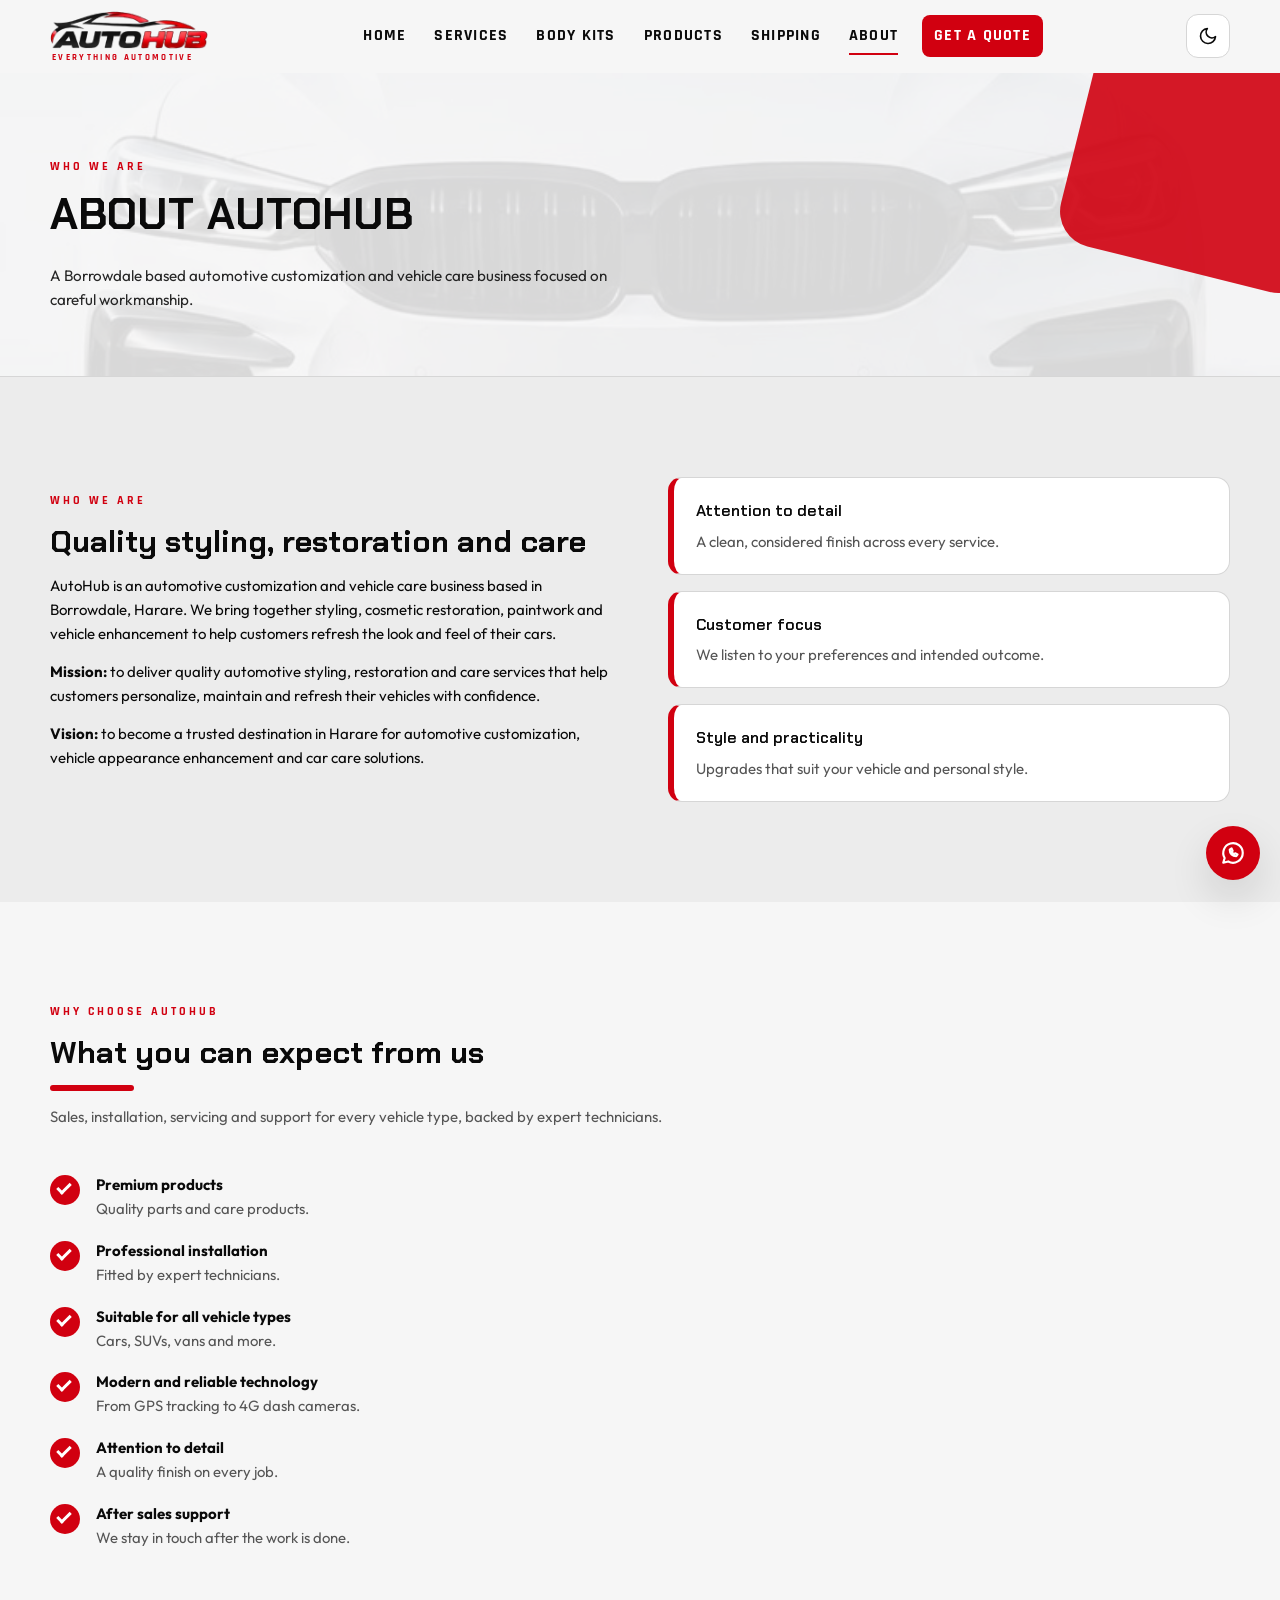
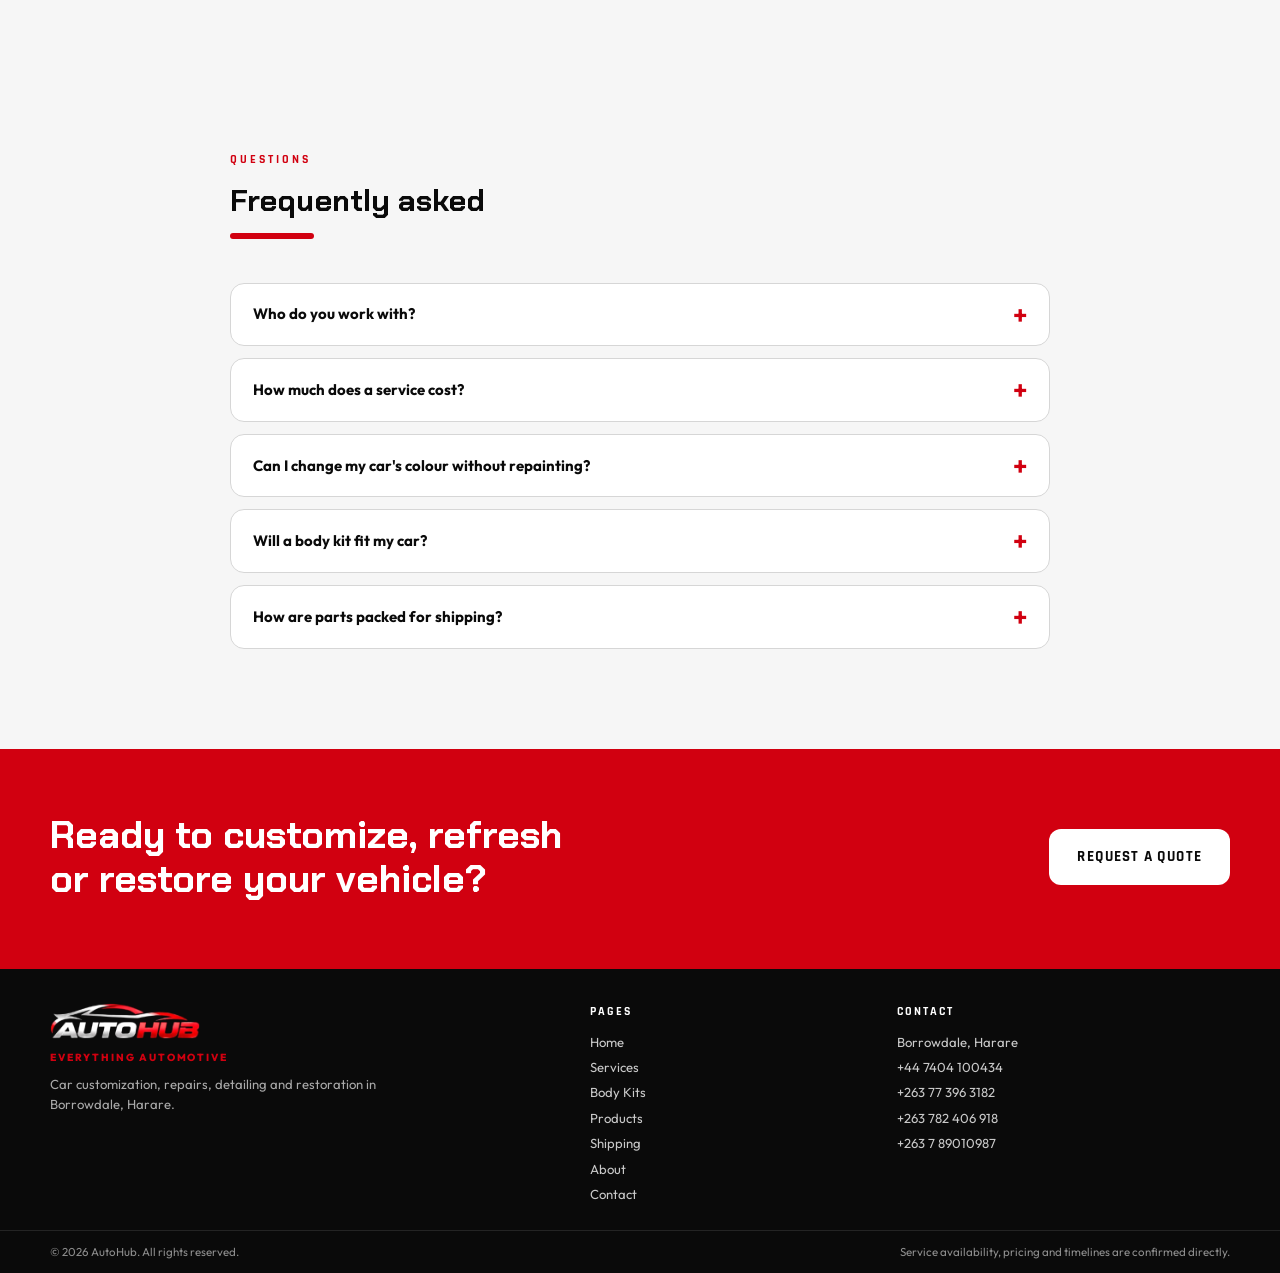
==== commit d636a874: "Made sone major changes on the site" ====
--- a/about.html
+++ b/about.html
@@ -27,7 +27,7 @@
   <header class="header" id="header">
     <div class="wrap headerrow">
       <a class="brand" href="index.html" aria-label="AutoHub home">
-        <span class="brandmark" aria-hidden="true"><b>A</b><img class="brandlogo" src="images/logo.png" alt="" width="46" height="46" onload="this.parentNode.classList.add('hasimg')" onerror="this.remove()"></span>
+        <span class="brandmark" aria-hidden="true"><b>A</b><img class="brandlogo logod" src="images/logo.png" alt="" width="168" height="40" onload="this.parentNode.classList.add('hasimg')" onerror="this.remove()"><img class="brandlogo logol" src="images/logo-light.png" alt="" width="168" height="40" onload="this.parentNode.classList.add('hasimg')" onerror="this.remove()"></span>
         <span class="brandtext"><strong>AUTOHUB</strong><small>Everything Automotive</small></span>
       </a>
 
@@ -79,6 +79,24 @@
       </div>
     </section>
 
+    <section class="section" id="why">
+      <div class="wrap">
+        <header class="sechead reveal">
+          <p class="eyebrow">Why choose AutoHub</p>
+          <h2>What you can expect from us</h2>
+          <p>Sales, installation, servicing and support for every vehicle type, backed by expert technicians.</p>
+        </header>
+        <ul class="checks whylist reveal">
+          <li><span class="tick" aria-hidden="true"></span><div><b>Premium products</b><p>Quality parts and care products.</p></div></li>
+          <li><span class="tick" aria-hidden="true"></span><div><b>Professional installation</b><p>Fitted by expert technicians.</p></div></li>
+          <li><span class="tick" aria-hidden="true"></span><div><b>Suitable for all vehicle types</b><p>Cars, SUVs, vans and more.</p></div></li>
+          <li><span class="tick" aria-hidden="true"></span><div><b>Modern and reliable technology</b><p>From GPS tracking to 4G dash cameras.</p></div></li>
+          <li><span class="tick" aria-hidden="true"></span><div><b>Attention to detail</b><p>A quality finish on every job.</p></div></li>
+          <li><span class="tick" aria-hidden="true"></span><div><b>After sales support</b><p>We stay in touch after the work is done.</p></div></li>
+        </ul>
+      </div>
+    </section>
+
     <section class="section" id="faq">
       <div class="wrap narrow">
         <header class="sechead reveal">
@@ -106,7 +124,7 @@
   <footer class="footer">
     <div class="wrap footgrid">
       <div class="footbrand">
-        <a class="footlogo" href="index.html" aria-label="AutoHub home"><span class="footmark"><b>A</b><img src="images/logo.png" alt="" width="34" height="34" onload="this.parentNode.classList.add('hasimg')" onerror="this.remove()"></span><strong>AUTOHUB</strong></a>
+        <a class="footlogo" href="index.html" aria-label="AutoHub home"><span class="footmark"><b>A</b><img src="images/logo.png" alt="" width="142" height="34" onload="this.parentNode.classList.add('hasimg')" onerror="this.remove()"></span><strong>AUTOHUB</strong></a>
         <p class="footmotto">Everything Automotive</p>
         <p>Car customization, repairs, detailing and restoration in Borrowdale, Harare.</p>
       </div>
--- a/styles.css
+++ b/styles.css
@@ -1048,4 +1048,86 @@
 
 /* Marquee: straight band attached directly under the hero, no gap */
 .marquee { transform: none; margin: 0; position: relative; z-index: 3; }
-@media (max-width: 980px) { .marquee { margin: 0; } }+@media (max-width: 980px) { .marquee { margin: 0; } }
+
+/* ===== Transparent logo: no black box. Light theme shows the dark lettered version ===== */
+.brandmark.hasimg { background: transparent; padding: 0; border-radius: 0; transform: none; overflow: visible; }
+.brandmark.hasimg .brandlogo { height: 38px; width: auto; max-width: none; }
+.brandlogo.logol { display: none; }
+[data-theme="light"] .brandlogo.logol { display: block; }
+[data-theme="light"] .brandlogo.logod { display: none; }
+.brand:hover .brandlogo { transform: scale(1.05) rotate(0deg); }
+@media (max-width: 600px) {
+  .brandmark.hasimg { padding: 0; }
+  .brandmark.hasimg .brandlogo { height: 30px; }
+}
+/* Page loader: white silhouette of the logo on the red cover */
+.wipemark.hasimg { background: transparent; padding: 0; border-radius: 0; transform: none; animation: none; }
+.wipemark.hasimg .wipelogo { height: auto; width: min(300px, 62vw); max-width: none; filter: brightness(0) invert(1); animation: markpulse 0.7s ease-in-out infinite alternate; }
+.footmark.hasimg { background: transparent; }
+.footlogo img { height: 36px; width: auto; max-width: none; }
+
+/* ===== Services modal with flyer picture ===== */
+.modalbox.svcbox { width: min(1000px, 100%); display: grid; grid-template-columns: minmax(0, 340px) minmax(0, 1fr); gap: 28px; padding: 30px; align-items: start; }
+.modalbox.svcbox.noimg { grid-template-columns: minmax(0, 1fr); width: min(640px, 100%); }
+.svcfig { position: sticky; top: 0; min-width: 0; }
+.svcpic { background: #0a0a0a; border-radius: 12px; max-height: 76vh; overflow: auto; border: 1px solid var(--line); }
+.svcpic img { width: 100%; height: auto; display: block; }
+.svcthumbs { display: flex; gap: 8px; margin-top: 10px; }
+.svcthumbs[hidden] { display: none; }
+.svcthumb { width: 62px; height: 62px; padding: 0; border: 2px solid var(--line); border-radius: 10px; overflow: hidden; background: #0a0a0a; transition: border-color 0.3s, transform 0.3s var(--ease); }
+.svcthumb img { width: 100%; height: 100%; object-fit: cover; object-position: top; }
+.svcthumb.on, .svcthumb:hover { border-color: var(--red); transform: translateY(-2px); }
+.svcinfo { min-width: 0; }
+.svcinfo h3 { padding-right: 40px; }
+.svcinfo .pmtag { color: var(--red); font-weight: 700; margin-top: 6px; }
+.pmfeat.cols { grid-template-columns: repeat(2, minmax(0, 1fr)); gap: 8px 20px; }
+.svcchips { margin-bottom: 6px; }
+.svcchips span { font-size: 0.8rem; padding: 4px 11px; border-radius: 999px; }
+.svcinfo .modalbtns { margin-top: 18px; }
+@media (max-width: 980px) {
+  .modalbox.svcbox { grid-template-columns: minmax(0, 1fr); gap: 18px; padding: 26px 18px 20px; }
+  .svcfig { position: static; }
+  .svcpic { max-height: 300px; }
+}
+@media (max-width: 520px) { .pmfeat.cols { grid-template-columns: minmax(0, 1fr); } }
+
+/* ===== Brand chips, support and body kit style grids ===== */
+.brandbox { margin-top: 34px; }
+.brandrow { display: flex; flex-wrap: wrap; gap: 10px; margin-top: 10px; }
+.brandrow span { padding: 8px 16px; border: 1px solid var(--line); background: var(--card); border-radius: 999px; font-family: "Rajdhani", sans-serif; font-weight: 700; letter-spacing: 0.08em; text-transform: uppercase; font-size: 0.9rem; transition: background 0.3s, color 0.3s, border-color 0.3s, transform 0.3s var(--ease); }
+.brandrow span:hover { background: var(--red); border-color: var(--red); color: #ffffff; transform: translateY(-3px); }
+.brandrow.hl { margin: 0 0 30px; }
+.brandrow.hl span { border-color: var(--red); }
+.brandrow.assure { margin-top: 22px; }
+.brandrow.assure span { background: var(--red); border-color: var(--red); color: #ffffff; }
+.stylegrid { margin-bottom: 44px; }
+.stylesplit { align-items: start; }
+.subh { margin: 6px 0 18px; font-size: 1.3rem; }
+.whylist { max-width: 900px; }
+#styles .rightcol .figure img { max-height: none; width: 100%; height: auto; object-fit: contain; background: #0a0a0a; }
+#styles .rightcol { position: sticky; top: 90px; }
+@media (max-width: 980px) { #styles .rightcol { position: static; } #styles .rightcol .figure img { max-height: none; } }
+
+/* OLD brand marquee styles (drawn SVG logos), kept for reference
+.brandmarquee { overflow: hidden; margin-top: 14px; padding: 6px 0; }
+.brandtrack { display: flex; width: max-content; animation: scroll 38s linear infinite; }
+.brandmarquee:hover .brandtrack { animation-play-state: paused; }
+.bmset { display: flex; gap: 16px; padding-right: 16px; }
+.bm { display: inline-flex; align-items: center; gap: 14px; padding: 14px 26px; background: var(--card); border: 1px solid var(--line); border-radius: 14px; white-space: nowrap; transition: border-color 0.3s, color 0.3s, transform 0.3s var(--ease); }
+.bm svg { width: 34px; height: 34px; flex: none; }
+.bm b { font-family: "Rajdhani", "Arial Narrow", sans-serif; font-size: 1.05rem; letter-spacing: 0.1em; text-transform: uppercase; }
+.bm:hover { border-color: var(--red); color: var(--red); transform: translateY(-4px); }
+@media (max-width: 600px) { .bm { padding: 10px 18px; gap: 10px; } .bm svg { width: 26px; height: 26px; } .bm b { font-size: 0.95rem; } }
+*/
+
+/* Compatible brands: scrolling strip with real logo pictures (images/brands) */
+.brandlogos { overflow: hidden; margin-top: 14px; padding: 6px 0; }
+.bltrack { display: flex; width: max-content; animation: scroll 38s linear infinite; }
+.brandlogos:hover .bltrack { animation-play-state: paused; }
+.blset { display: flex; gap: 16px; padding-right: 16px; }
+.bl { display: inline-flex; align-items: center; gap: 14px; padding: 12px 26px; background: var(--card); border: 1px solid var(--line); border-radius: 14px; white-space: nowrap; transition: border-color 0.3s, color 0.3s, transform 0.3s var(--ease); }
+.bl img { width: 44px; height: 44px; object-fit: contain; flex: none; }
+.bl b { font-family: "Rajdhani", "Arial Narrow", sans-serif; font-size: 1.05rem; letter-spacing: 0.1em; text-transform: uppercase; }
+.bl:hover { border-color: var(--red); color: var(--red); transform: translateY(-4px); }
+@media (max-width: 600px) { .bl { padding: 9px 18px; gap: 10px; } .bl img { width: 34px; height: 34px; } .bl b { font-size: 0.95rem; } }
